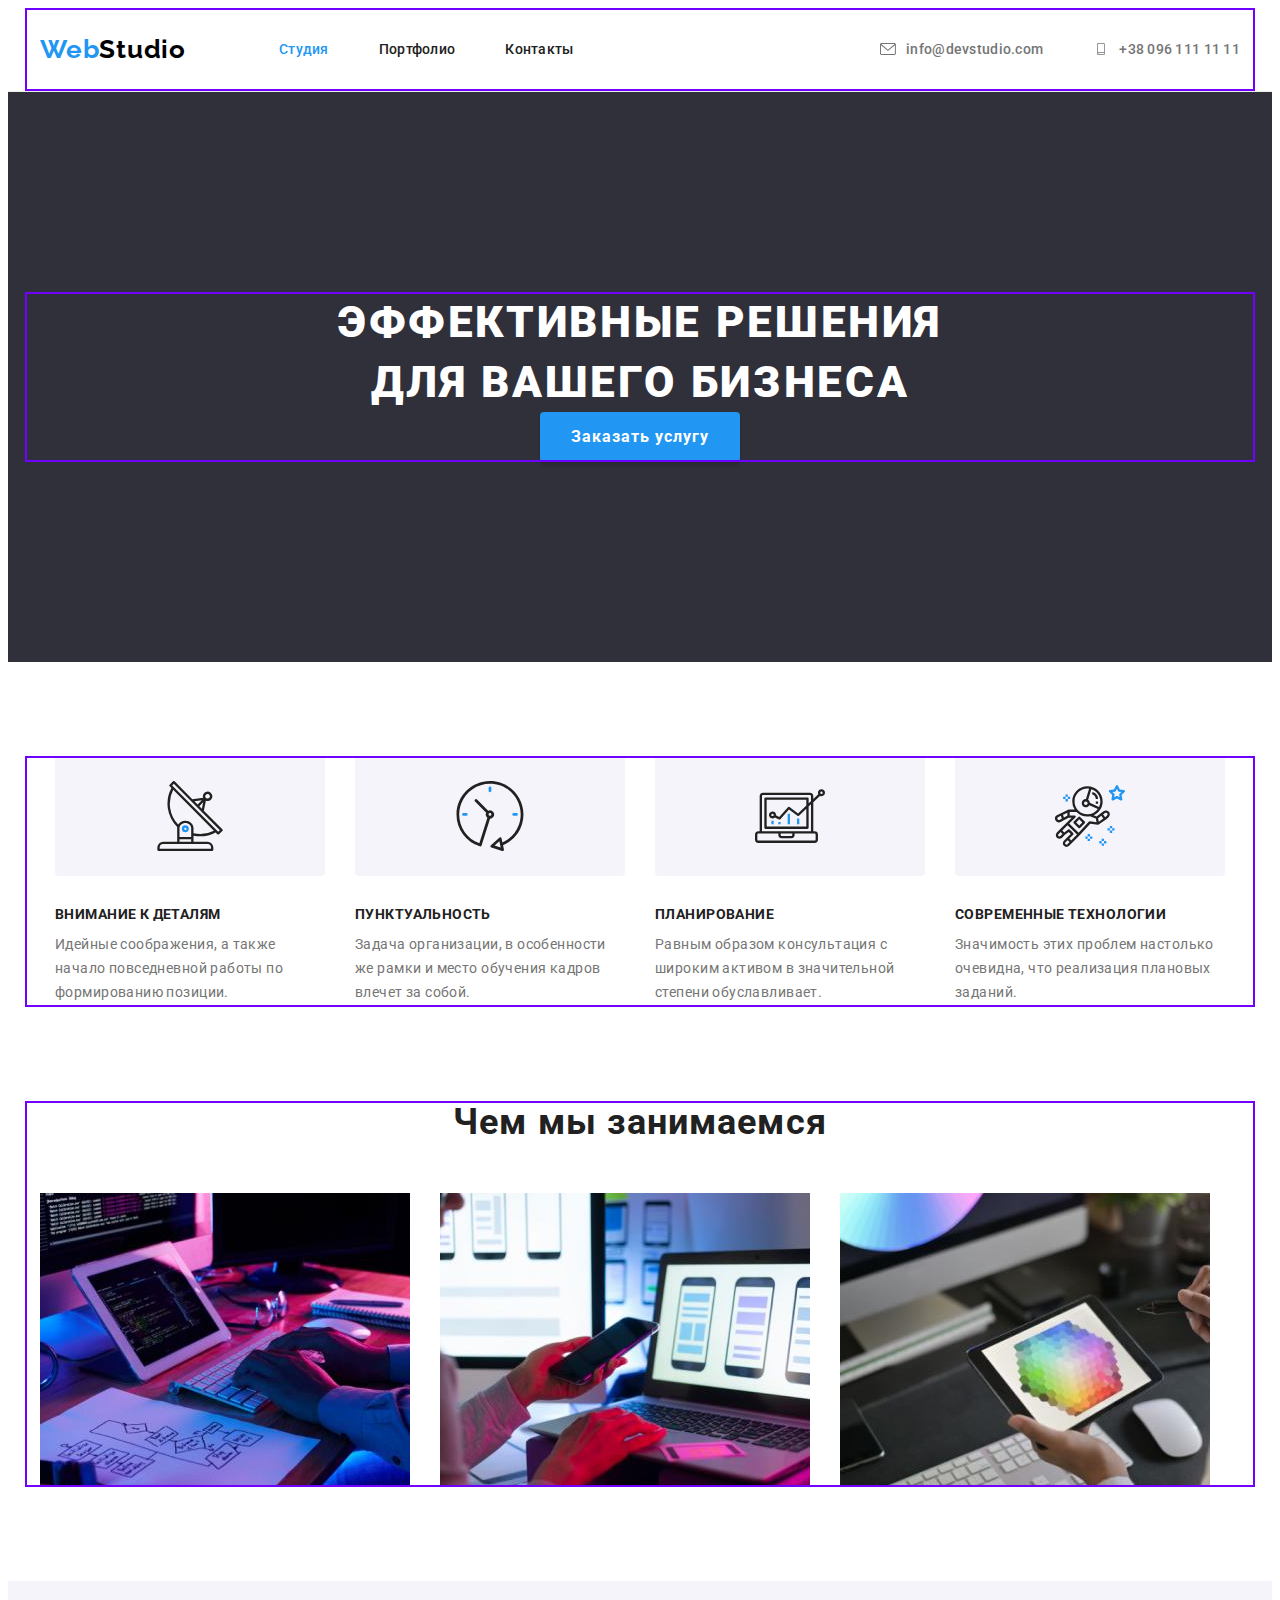
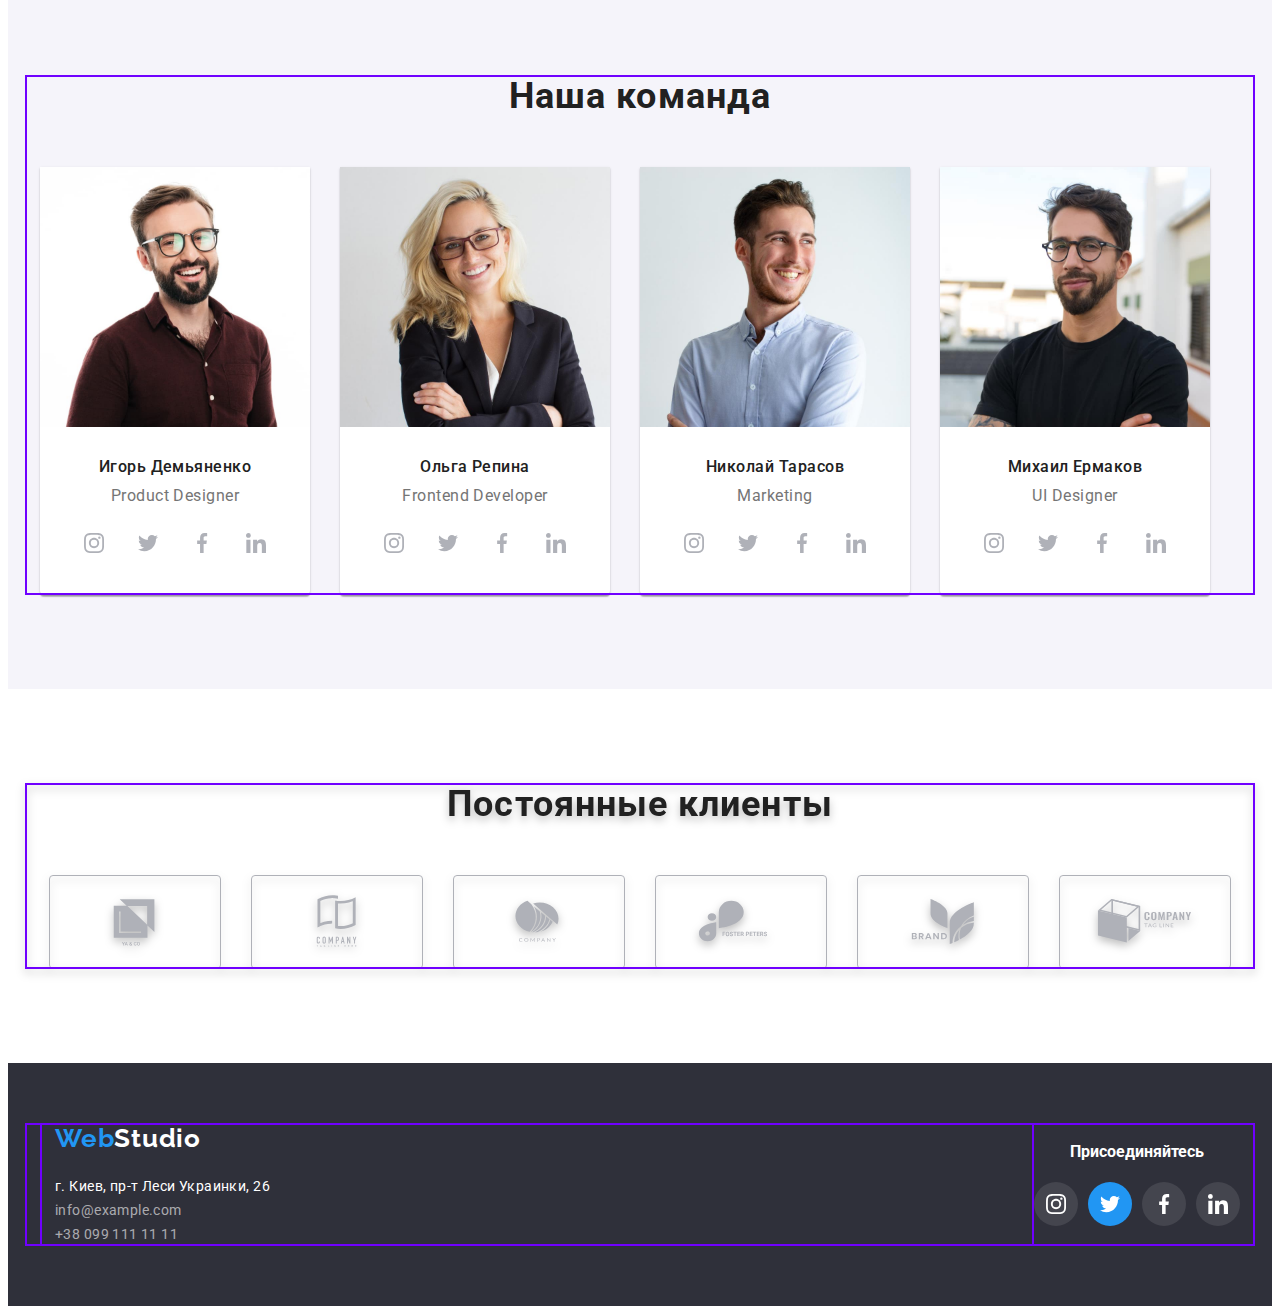
==== index.html @ e3936ab7 "Initial commit" ====
<!DOCTYPE html>
<html lang="ru">
  <head>
    <meta charset="UTF-8" />
    <meta http-equiv="X-UA-Compatible" content="IE=edge" />
    <meta name="viewport" content="width=device-width, initial-scale=1.0" />
    <!--Normalize start-->
    <link
      rel="stylesheet"
      href="https://cdnjs.cloudflare.com/ajax/libs/modern-normalize/1.1.0/modern-normalize.min.css"
      integrity="sha512-wpPYUAdjBVSE4KJnH1VR1HeZfpl1ub8YT/NKx4PuQ5NmX2tKuGu6U/JRp5y+Y8XG2tV+wKQpNHVUX03MfMFn9Q=="
      crossorigin="anonymous"
      referrerpolicy="no-referrer"
    />
    <!--Normalize end-->
    <!--Fonts start-->
    <link rel="preconnect" href="https://fonts.googleapis.com" />
    <link rel="preconnect" href="https://fonts.gstatic.com" crossorigin />
    <link
      href="https://fonts.googleapis.com/css2?family=Raleway:wght@700&family=Roboto:wght@400;500;700;900&display=swap"
      rel="stylesheet"
    />
    <link rel="stylesheet" href="./css/styles.css" />
    <!--Fonts end-->
    <title>Студия</title>
  </head>

  <body>
    <header class="header">
      <div class="container header-container">
        <!--Шапка сайта-->
        <a class="logo link" href=""
          ><span>Web</span><span class="header-logo-cl">Studio</span></a
        >

        <nav class="header-nav">
          <ul class="header-list list">
            <li class="header-item">
              <a class="header-link header-link-current link" href="#studio"
                >Студия</a
              >
            </li>
            <li class="header-item">
              <a class="header-link link" href="./portfolio.html">Портфолио</a>
            </li>
            <li class="header-item">
              <a class="header-link link" href="#contacts">Контакты</a>
            </li>
          </ul>
        </nav>

        <ul class="header-cont-list list">
          <li class="header-cont-item">
            <div class="header-mail-container">
              <div class="mail-icon">
                <a
                  class="link header-mail-link"
                  href=""
                  target="_blank"
                  rel="noopener noreferrer"
                  aria-label="mail"
                >
                  <svg class="header-mail-icon" width="16" height="12">
                    <use href="./images/icons..svg#mail"></use>
                  </svg>
                </a>
              </div>

              <div class="mail-txt">
                <a
                  class="header-mail link"
                  href="mailto:info@devstudio.com"
                  title="Отправить электронное письмо"
                  >info@devstudio.com</a
                >
              </div>
            </div>
          </li>
          <li class="header-cont-item">
            <div class="header-phone-container">
              <div class="header-phone-icon">
                <a
                  class="link header-phone-link"
                  href=""
                  target="_blank"
                  rel="noopener noreferrer"
                  aria-label="mail"
                ></a>
                <svg class="header-mail-icon" width="16" height="12">
                  <use href="./images/icons..svg#phone"></use>
                </svg>
              </div>

              <div class="header-phone-txt">
                <a
                  class="header-phone link"
                  href="tel:++380961111111"
                  title="Позвонить"
                  >+38 096 111 11 11</a
                >
              </div>
            </div>
          </li>
        </ul>
      </div>
    </header>

    <!-- уникальный контент сайта -->
    <main>
      <!--Секция Герой-->
      <section class="hero">
        <div class="container hero-container">
          <h1 class="main-title" id="studio">
            Эффективные решения <br />
            для вашего бизнеса
          </h1>
          <button class="hero-btn btn" type="button">Заказать услугу</button>
        </div>
      </section>

      <section class="peculiarities">
        <div class="container peculiarities-container">
          <h2 class="peculiarities-title visually-hidden" id="portfolio">
            Список отличий
          </h2>

          <!-- Иконки -->
          <ul class="list peculiarities-list-icon">
            <li class="peculiarities-item-icon">
              <a
                class="link peculiarities-link"
                href=""
                target="_blank"
                rel="noopener noreferrer"
                aria-label="antenna"
              >
                <svg class="peculiarities-icon" width="70" height="70">
                  <use href="./images/icons..svg#antenna"></use>
                </svg>
              </a>

              <div class="peculiartes-item-txt">
                <h3 class="peculiarities-subtitle">Внимание к деталям</h3>
                <p class="peculiarities-desc">
                  Идейные соображения, а также начало повседневной работы по
                  формированию позиции.
                </p>
              </div>
            </li>

            <li class="peculiarities-item-icon">
              <a
                class="link peculiarities-link"
                href=""
                target="_blank"
                rel="noopener noreferrer"
                aria-label="clock"
              >
                <svg class="peculiarities-icon" width="70" height="70">
                  <use href="./images/icons..svg#clock"></use>
                </svg>
              </a>

              <div class="peculiartes-item-txt">
                <h3 class="peculiarities-subtitle">Пунктуальность</h3>
                <p class="peculiarities-desc">
                  Задача организации, в особенности же рамки и место обучения
                  кадров влечет за собой.
                </p>
              </div>
            </li>

            <li class="peculiarities-item-icon">
              <a
                class="link peculiarities-link"
                href=""
                target="_blank"
                rel="noopener noreferrer"
                aria-label="diagram"
              >
                <svg class="peculiarities-icon" width="70" height="70">
                  <use href="./images/icons..svg#diagram"></use>
                </svg>
              </a>

              <div class="peculiartes-item-txt">
                <h3 class="peculiarities-subtitle">Планирование</h3>
                <p class="peculiarities-desc">
                  Равным образом консультация с широким активом в значительной
                  степени обуславливает.
                </p>
              </div>
            </li>

            <li class="peculiarities-item-icon">
              <a
                class="link peculiarities-link"
                href=""
                target="_blank"
                rel="noopener noreferrer"
                aria-label="astronaut"
              >
                <svg class="peculiarities-icon" width="70" height="70">
                  <use href="./images/icons..svg#astronaut"></use>
                </svg>
              </a>

              <div>
                <ul
                  class="peculiartes-item-txt peculiarities-list list peculiarities-item"
                >
                  <li class="peculiarities-item">
                    <h3 class="peculiarities-subtitle">
                      Современные технологии
                    </h3>
                    <p class="peculiarities-desc">
                      Значимость этих проблем настолько очевидна, что реализация
                      плановых заданий.
                    </p>
                  </li>
                </ul>
              </div>
            </li>
          </ul>
          <!-- Иконки -->

          <ul class="peculiarities-list list">
            <li class="peculiarities-item"></li>
            <li class="peculiarities-item"></li>
            <li class="peculiarities-item"></li>
            <li class="peculiarities-item"></li>
          </ul>
        </div>
      </section>

      <section class="about">
        <div class="container">
          <h2 class="about-title">Чем мы занимаемся</h2>

          <ul class="about-list list">
            <li class="about-item">
              <img
                class="about-img"
                src="./images/img_1.jpg"
                alt="мужские руки пишут код програмирования на планшете с помощью клавиатуры"
                width="370"
              />
            </li>
            <li class="about-item">
              <img
                class="about-img"
                src="./images/img_2.jpg"
                alt="девушка держит телефон и проверяет адптивность мобильного приложения"
                width="370"
              />
            </li>
            <li class="about-item">
              <img
                class="about-img"
                src="./images/img_3.jpg"
                alt="женские руки держат планшет с отображением на экране цветовой гаммы"
                width="370"
              />
            </li>
          </ul>
        </div>
      </section>
    </main>

    <!--Наша команда-->
    <section class="team">
      <div class="container">
        <h2 class="team-title" id="contacts">Наша команда</h2>
        <ul class="team-list list">
          <li class="team-item">
            <img
              class="team-img"
              src="./images/igor_demianenko.jpg"
              alt="Мужчина с темными волосами с  бородой и в очках в красной рубашке"
              width="270"
            />
            <div class="team-item-txt">
              <h3 class="team-subtitle">Игорь Демьяненко</h3>
              <p class="team-desc" lang="en">Product Designer</p>
              <ul class="socials list">
                <li class="socials-item">
                  <a
                    class="socials-link link"
                    href=""
                    target="_blank"
                    rel="noopener noreferrer"
                    aria-label="instagram"
                  >
                    <svg class="socials-icon" width="20" height="20">
                      <use href="./images/icons..svg#instagram"></use>
                    </svg>
                  </a>
                </li>
                <li class="socials-item">
                  <a
                    class="socials-link link"
                    href=""
                    target="_blank"
                    rel="noopener noreferrer"
                    aria-label="twitter"
                  >
                    <svg class="socials-icon" width="20" height="20">
                      <use href="./images/icons..svg#twitter"></use>
                    </svg>
                  </a>
                </li>
                <li class="socials-item">
                  <a
                    class="socials-link link"
                    href=""
                    target="_blank"
                    rel="noopener noreferrer"
                    aria-label="facebook"
                  >
                    <svg class="socials-icon" width="20" height="20">
                      <use href="./images/icons..svg#facebook"></use>
                    </svg>
                  </a>
                </li>
                <li class="socials-item">
                  <a
                    class="socials-link link"
                    href=""
                    target="_blank"
                    rel="noopener noreferrer"
                    aria-label="linkedin"
                  >
                    <svg class="socials-icon" width="20" height="20">
                      <use href="./images/icons..svg#linkedin"></use>
                    </svg>
                  </a>
                </li>
              </ul>
            </div>
          </li>
          <li class="team-item">
            <img
              class="team-img"
              src="./images/olga_repina.jpg"
              alt="Красивая девушка блондинка в очках и в черном пиджаке"
              width="270"
            />
            <div class="team-item-txt">
              <h3 class="team-subtitle">Ольга Репина</h3>
              <p class="team-desc" lang="en">Frontend Developer</p>
              <ul class="socials list">
                <li class="socials-item">
                  <a
                    class="socials-link link"
                    href=""
                    target="_blank"
                    rel="noopener noreferrer"
                    aria-label="instagram"
                  >
                    <svg class="socials-icon" width="20" height="20">
                      <use href="./images/icons..svg#instagram"></use>
                    </svg>
                  </a>
                </li>
                <li class="socials-item">
                  <a
                    class="socials-link link"
                    href=""
                    target="_blank"
                    rel="noopener noreferrer"
                    aria-label="twitter"
                  >
                    <svg class="socials-icon" width="20" height="20">
                      <use href="./images/icons..svg#twitter"></use>
                    </svg>
                  </a>
                </li>
                <li class="socials-item">
                  <a
                    class="socials-link link"
                    href=""
                    target="_blank"
                    rel="noopener noreferrer"
                    aria-label="facebook"
                  >
                    <svg class="socials-icon" width="20" height="20">
                      <use href="./images/icons..svg#facebook"></use>
                    </svg>
                  </a>
                </li>
                <li class="socials-item">
                  <a
                    class="socials-link link"
                    href=""
                    target="_blank"
                    rel="noopener noreferrer"
                    aria-label="linkedin"
                  >
                    <svg class="socials-icon" width="20" height="20">
                      <use href="./images/icons..svg#linkedin"></use>
                    </svg>
                  </a>
                </li>
              </ul>
            </div>
          </li>

          <li class="team-item">
            <img
              class="team-img"
              src="./images/nikoly_tarasov.jpg"
              alt="Мужчина с темными волосами в светлой рубашке "
              width="270"
            />
            <div class="team-item-txt">
              <h3 class="team-subtitle">Николай Тарасов</h3>
              <p class="team-desc" lang="en">Marketing</p>
              <ul class="socials list">
                <li class="socials-item">
                  <a
                    class="socials-link link"
                    href=""
                    target="_blank"
                    rel="noopener noreferrer"
                    aria-label="instagram"
                  >
                    <svg class="socials-icon" width="20" height="20">
                      <use href="./images/icons..svg#instagram"></use>
                    </svg>
                  </a>
                </li>
                <li class="socials-item">
                  <a
                    class="socials-link link"
                    href=""
                    target="_blank"
                    rel="noopener noreferrer"
                    aria-label="twitter"
                  >
                    <svg class="socials-icon" width="20" height="20">
                      <use href="./images/icons..svg#twitter"></use>
                    </svg>
                  </a>
                </li>
                <li class="socials-item">
                  <a
                    class="socials-link link"
                    href=""
                    target="_blank"
                    rel="noopener noreferrer"
                    aria-label="facebook"
                  >
                    <svg class="socials-icon" width="20" height="20">
                      <use href="./images/icons..svg#facebook"></use>
                    </svg>
                  </a>
                </li>
                <li class="socials-item">
                  <a
                    class="socials-link link"
                    href=""
                    target="_blank"
                    rel="noopener noreferrer"
                    aria-label="linkedin"
                  >
                    <svg class="socials-icon" width="20" height="20">
                      <use href="./images/icons..svg#linkedin"></use>
                    </svg>
                  </a>
                </li>
              </ul>
            </div>
          </li>

          <li class="team-item">
            <img
              class="team-img"
              src="./images/mikhail_ermakov.jpg"
              alt="Мужчина с темными волосами с  бородой и в очках в черной футболке"
              width="270"
            />
            <div class="team-item-txt">
              <h3 class="team-subtitle">Михаил Ермаков</h3>
              <p class="team-desc" lang="en">UI Designer</p>
              <ul class="socials list">
                <li class="socials-item">
                  <a
                    class="socials-link link"
                    href=""
                    target="_blank"
                    rel="noopener noreferrer"
                    aria-label="instagram"
                  >
                    <svg class="socials-icon" width="20" height="20">
                      <use href="./images/icons..svg#instagram"></use>
                    </svg>
                  </a>
                </li>
                <li class="socials-item">
                  <a
                    class="socials-link link"
                    href=""
                    target="_blank"
                    rel="noopener noreferrer"
                    aria-label="twitter"
                  >
                    <svg class="socials-icon" width="20" height="20">
                      <use href="./images/icons..svg#twitter"></use>
                    </svg>
                  </a>
                </li>
                <li class="socials-item">
                  <a
                    class="socials-link link"
                    href=""
                    target="_blank"
                    rel="noopener noreferrer"
                    aria-label="facebook"
                  >
                    <svg class="socials-icon" width="20" height="20">
                      <use href="./images/icons..svg#facebook"></use>
                    </svg>
                  </a>
                </li>
                <li class="socials-item">
                  <a
                    class="socials-link link"
                    href=""
                    target="_blank"
                    rel="noopener noreferrer"
                    aria-label="linkedin"
                  >
                    <svg class="socials-icon" width="20" height="20">
                      <use href="./images/icons..svg#linkedin"></use>
                    </svg>
                  </a>
                </li>
              </ul>
            </div>
          </li>
        </ul>
      </div>
    </section>

    <!-- Клиенты -->

    <section class="clients">
      <div class="container container-clients">
        <h2 class="clients">Постоянные клиенты</h2>
        <ul class="list clients-list">
          <li class="clients-item">
            <a
              class="link clients-link"
              href=""
              target="_blank"
              rel="noopener noreferrer"
              aria-label="logo-1"
            >
              <svg class="clients-icon" width="106" height="60">
                <use href="./images/icons..svg#logo-1"></use>
              </svg>
            </a>
          </li>
          <li class="clients-item">
            <a
              class="link clients-link"
              href=""
              target="_blank"
              rel="noopener noreferrer"
              aria-label="logo-2"
            >
              <svg class="clients-icon" width="106" height="60">
                <use href="./images/icons..svg#logo-2"></use>
              </svg>
            </a>
          </li>
          <li class="clients-item">
            <a
              class="link clients-link"
              href=""
              target="_blank"
              rel="noopener noreferrer"
              aria-label="logo-3"
            >
              <svg class="clients-icon" width="106" height="60">
                <use href="./images/icons..svg#logo-3"></use>
              </svg>
            </a>
          </li>
          <li class="clients-item">
            <a
              class="link clients-link"
              href=""
              target="_blank"
              rel="noopener noreferrer"
              aria-label="logo-4"
            >
              <svg class="clients-icon" width="106" height="60">
                <use href="./images/icons..svg#logo-4"></use>
              </svg>
            </a>
          </li>
          <li class="clients-item">
            <a
              class="link clients-link"
              href=""
              target="_blank"
              rel="noopener noreferrer"
              aria-label="logo-5"
            >
              <svg class="clients-icon" width="106" height="60">
                <use href="./images/icons..svg#logo-5"></use>
              </svg>
            </a>
          </li>
          <li class="clients-item">
            <a
              class="link clients-link"
              href=""
              target="_blank"
              rel="noopener noreferrer"
              aria-label="logo-6"
            >
              <svg class="clients-icon" width="106" height="60">
                <use href="./images/icons..svg#logo-6"></use>
              </svg>
            </a>
          </li>
        </ul>
      </div>
    </section>

    <footer class="footer">
      <div class="container footer-container">
        <div class="container">
          <a class="footer-logo link" href=""
            ><span>Web</span><span class="footer-logo-cl">Studio</span></a
          >
          <address class="footer-list">
            <a
              class="footer-link link"
              href="https://goo.gl/maps/1XbCnB5rJUPerfFG8"
              target="_blank"
              rel="noopener noreferrer"
              title="Увидеть на гугл карте"
              >г. Киев, пр-т Леси Украинки, 26</a
            ><br />
            <a
              class="footer-mail link"
              href="mailto:info@example.com"
              title="Отправить электронное письмо"
              >info@example.com</a
            >
            <br />
            <a
              class="footer-phone link"
              href="tel:++380991111111"
              title="Позвонить"
              >+38 099 111 11 11</a
            >
          </address>
        </div>

        <div class="join">
          <div class="join-txt">
            <h3>Присоединяйтесь</h3>
          </div>

          <div class="footer-socials">
            <ul class="socials list">
              <li class="socials-item">
                <a
                  class="footer-socials-link link"
                  href=""
                  target="_blank"
                  rel="noopener noreferrer"
                  aria-label="instagram"
                >
                  <svg class="footer-socials-icon" width="20" height="20">
                    <use href="./images/icons..svg#instagram"></use>
                  </svg>
                </a>
              </li>
              <li class="socials-item">
                <a
                  class="footer-socials-link socials-twitter link"
                  href=""
                  target="_blank"
                  rel="noopener noreferrer"
                  aria-label="twitter"
                >
                  <svg class="socials-icon" width="20" height="20">
                    <use href="./images/icons..svg#twitter"></use>
                  </svg>
                </a>
              </li>
              <li class="socials-item">
                <a
                  class="footer-socials-link link"
                  href=""
                  target="_blank"
                  rel="noopener noreferrer"
                  aria-label="facebook"
                >
                  <svg class="socials-icon" width="20" height="20">
                    <use href="./images/icons..svg#facebook"></use>
                  </svg>
                </a>
              </li>
              <li class="socials-item">
                <a
                  class="footer-socials-link link"
                  href=""
                  target="_blank"
                  rel="noopener noreferrer"
                  aria-label="linkedin"
                >
                  <svg class="socials-icon" width="20" height="20">
                    <use href="./images/icons..svg#linkedin"></use>
                  </svg>
                </a>
              </li>
            </ul>
          </div>
        </div>
      </div>
    </footer>
  </body>
</html>
---- css/styles.css ----
:root {
    /*fonts*/
    --main-font: 'Roboto', sans-serif;
    --secondary-font: 'Raleway', sans-serif;

    /*text colors*/
    --main-txt-cl: #212121;
    --contct-txt-cl: #757575;
    --acceny-txt-cl: #2196F3;
    --white-txt-cl: #FFFFFF;
    --txt-logo-cl: #000000;

    /*bg colors*/
    --dark-bg-cl: #2F303A;
    --ligh-bg-cl: #F5F4FA;
    --btn-bg-hover-cl: #188CE8;
    --card-bg: #EEEEEE;

    /*others*/
    --columns-cl: #7000FF;
    --cards-cl: #FFFFFF;
    --line-cl: #ECECEC;
}

body {
    font-family: var(--main-font);
    font-size: 14px;
    line-height: 1.15;
    color: var(--main-txt-cl)
}

/* reset styles */
h1,
h2,
h3,
h4,
h5,
h6,
p,
ul {
    margin: 0;
}

.link {
    text-decoration: none;
    color: currentColor;
}

.list {
    list-style: none;
    padding: 0;
    margin: 0;
}

/* base styles */

.container {
    width: 1200px;
    padding-left: 15px;
    padding-right: 15px;
    margin-left: auto;
    margin-right: auto;

    outline: 2px solid #7000FF;
    outline-offset: -2px;
}


.btn {

    font-family: inherit;
    font-weight: 700;
    font-size: 16px;
    line-height: calc(30 /12);
    /* identical to box height, or 188% */
    display: flex;
    align-items: center;
    text-align: center;
    letter-spacing: 0.06em;
    color: var(--white-txt-cl);
    cursor: pointer;
}


/* Header section */

/* .header {
    padding-top: 32px;
    padding-bottom: 32px;
} */

.header {
    border-bottom: 1px solid var(--line-cl)
}

.header-container {
    display: flex;
    align-items: center;

    /* padding-top: 32px;
    padding-bottom: 32px; */
}

.logo {
    margin-right: 93px;
}

.header-nav {
    margin-right: auto;
}

.header-list,
.header-cont-list {
    display: flex;
    gap: 50px;

}

.header-logo-cl {
    color: var(--txt-logo-cl);
}

.logo,
.footer-logo {
    font-family: var(--secondary-font);
    font-weight: 700;
    font-size: 26px;
    line-height: calc(31 / 26);
    letter-spacing: 0.03em;
    color: var(--acceny-txt-cl);
}

.header-nav,
.header-list,
.header-cont-list {
    font-weight: 500;
    font-size: 14px;
    line-height: calc(16 / 14);
    letter-spacing: 0.02em;
}

.header-link,
.header-phone,
.header-mail {
    display: inline-block;
    padding-top: 32px;
    padding-bottom: 32px;
    font-weight: 500;
    font-size: 14px;
    line-height: calc(16 / 12);
    letter-spacing: 0.02em;
    color: var(--main-txt-cl);
}

.header-phone,
.header-mail {
    color: #757575;
    padding-top: 32px;
    padding-bottom: 32px;

}

.header-mail {
    margin-right: 50px;
}

.header-mail:last-child {
    margin-right: 0px;
}

.header-mail-link {
    display: flex;
    align-items: center;
    justify-content: center;


}

.header-mail-container {
    display: flex;
}

.mail-icon {
    display: flex;
    align-items: center;
    justify-content: center;
}

.mail-txt {
    display: flex;
    margin-left: 10px;
}

.header-phone-icon {
    display: flex;
    align-items: center;
    justify-content: center;
}

.header-phone-txt {
    display: flex;
    margin-left: 10px;
}

.header-phone-container {
    display: flex;
}



.header-link:hover,
.header-link:focus,
.header-phone:hover,
.header-phone:focus,
.header-mail:hover,
.header-mail:focus {
    color: var(--acceny-txt-cl);
}

.header-link-current {
    color: var(--acceny-txt-cl);
}


/* Hero section */

.hero {
    max-width: 1600px;
    margin-left: auto;
    margin-right: auto;
    background-image: url(../images/hero/background.jpg);


    background-repeat: no-repeat;
    background-position: center;

    padding-top: 200px;
    padding-bottom: 200px;
}

.hero:nth-child(1) {
    background-image: linear-gradient(rgba(47, 48, 58, 0.4));
}

.hero-container {
    left: 0px;
    top: 80px;



}

.hero,
.footer {
    background-color: var(--dark-bg-cl);
}


.main-title {
    font-weight: 900;
    font-size: 44px;
    line-height: calc(60 / 44);
    /* or 136% */
    text-align: center;
    letter-spacing: 0.06em;
    text-transform: uppercase;
    color: var(--white-txt-cl);

}

.hero-btn {
    min-width: 200px;
    min-height: 50px;
    font-family: var(--main-font);
    font-weight: 700;
    font-size: 16px;
    line-height: calc(30 / 16);
    background: var(--acceny-txt-cl);
    color: var(--white-txt-cl);
    box-shadow: 0px 4px 4px rgba(0, 0, 0, 0.15);
    border-radius: 4px;
    border: none;

    display: block;
    margin: 0 auto;

}

.hero-btn:hover,
.hero-btn:focus {
    background-color: var(--btn-bg-hover-cl);
}

/* Peculiarities */

.peculiarities {
    padding-top: 94px;
}

.peculiartes-item-txt {
    margin-top: 30px;
}

/* Начало Отличий */


.peculiarities-list-icon {
    display: flex;
    align-items: center;
    justify-content: center;
    gap: 30px;

}

.peculiarities-link {
    display: flex;
    align-items: center;
    justify-content: center;
    width: 270px;
    height: 120px;

    border-radius: 4px;
    color: #AFB1B8;
    background-color: #F5F4FA;
}



/* Конец Отличий */






/*Удалить*/

.container-clients {
    margin-top: 94px;
    margin-bottom: 94px;
    filter: drop-shadow(0px 4px 4px rgba(0, 0, 0, 0.25));
}


.clients {
    font-weight: 700;
    font-size: 36px;
    line-height: calc(42 / 36);
    text-align: center;
    letter-spacing: 0.03em;
    color: var(--main-txt-cl);
}


.clients-list {
    display: flex;
    align-items: center;
    justify-content: center;
    gap: 30px;
    margin-top: 50px;
}



.clients-link {
    display: flex;
    align-items: center;
    justify-content: center;
    width: 170px;
    height: 92px;
    border: 1px solid #AFB1B8;
    border-radius: 4px;
    color: #AFB1B8;
    background-color: E5E5E5;



}

.clients-link:hover,
.clients-link:focus {
    color: #2196F3;
    border-color: #2196F3;

}


.clients-icon {
    fill: currentColor;
}

/* Удалить */




.peculiarities-list {
    display: flex;
    gap: 30px;
    flex-basis: 270px;
}


.peculiarities-subtitle {
    width: 270px;
    font-weight: 700;
    font-size: 14px;
    line-height: calc(16 / 14);
    letter-spacing: 0.03em;
    text-transform: uppercase;
    color: var(--main-txt-cl);
    margin-bottom: 10px;
}


.peculiarities-desc {
    width: 270px;
    height: 75px;
    font-size: 14px;
    line-height: calc(24/14);
    /* or 171% */
    letter-spacing: 0.03em;
    color: var(--contct-txt-cl);
}

/*About*/

.about {
    padding-top: 94px;
    padding-bottom: 94px;
}

.about-title {
    font-weight: 700;
    font-size: 36px;
    line-height: calc(42 / 36);
    text-align: center;
    letter-spacing: 0.03em;
    color: var(--main-txt-cl)
}

.about-list {
    display: flex;
    gap: 30px;
    margin-top: 50px;
}

.about-img,
.team-img,
.examples-img {
    display: block;
}



/* Team*/

.team {
    background-color: var(--ligh-bg-cl);
    padding-top: 94px;
    padding-bottom: 94px;
}


.team-list {
    margin-top: 50px;
    display: flex;
    gap: 30px;
}

.team-item {
    box-shadow: 0px 1px 3px rgba(0, 0, 0, 0.12), 0px 1px 1px rgba(0, 0, 0, 0.14), 0px 2px 1px rgba(0, 0, 0, 0.2);
    border-radius: 0px 0px 4px 4px;
}


.team-item:nth-child(1) {
    background-color: var(--cards-cl);
    width: 270px;

}

.team-item:nth-child(2) {
    background-color: var(--cards-cl);
    width: 270px;
}

.team-item:nth-child(2) {
    background-color: var(--cards-cl);
    width: 270px;
}

.team-item:nth-child(3) {
    background-color: var(--cards-cl);
    width: 270px;
}

.team-item:nth-child(4) {
    background-color: var(--cards-cl);
    width: 270px;
}

.team-item-txt {
    padding-top: 30px;
    padding-bottom: 30px;

}


.team-title {
    font-weight: 700;
    font-size: 36px;
    line-height: calc(42 / 36);
    text-align: center;
    letter-spacing: 0.03em;
    color: var(--main-txt-cl);
}

.team-img {
    display: block;
}

.team-subtitle {
    font-weight: 500;
    font-size: 16px;
    line-height: calc(19 / 16);
    /* identical to box height */
    text-align: center;
    letter-spacing: 0.03em;
    color: var(--main-txt-cl);

}

.team-desc {
    margin-bottom: 16px;
    font-size: 16px;
    line-height: calc(19 / 16);
    /* identical to box height */
    text-align: center;
    letter-spacing: 0.03em;
    color: var(--contct-txt-cl);
    padding-top: 10px;
}


/* Clients */
.container-clients {
    margin-top: 94px;
    margin-bottom: 94px;
    filter: drop-shadow(0px 4px 4px rgba(0, 0, 0, 0.25));
}


.clients {
    font-weight: 700;
    font-size: 36px;
    line-height: calc(42 / 36);
    text-align: center;
    letter-spacing: 0.03em;
    color: var(--main-txt-cl);
}


.clients-list {
    display: flex;
    align-items: center;
    justify-content: center;
    gap: 30px;
    margin-top: 50px;
}



.clients-link {
    display: flex;
    align-items: center;
    justify-content: center;
    width: 170px;
    height: 92px;
    border: 1px solid #AFB1B8;
    border-radius: 4px;
    color: #AFB1B8;
    background-color: E5E5E5;



}

.clients-link:hover,
.clients-link:focus {
    color: #2196F3;
    border-color: #2196F3;

}


.clients-icon {
    fill: currentColor;
}


/* Footer*/

.footer {
    padding-top: 60px;
    padding-bottom: 60px;
}

.footer-logo {
    padding-top: 60px;

}


.footer-logo-cl {
    color: var(--white-txt-cl);
}

.footer-list {
    font-family: var(--main-font);
    font-style: normal;
    font-size: 14px;
    line-height: calc(24 / 14);
    /* or 171% */
    letter-spacing: 0.03em;
    color: rgba(255, 255, 255, 0.6);
    margin-top: 20px;

}

.footer-link {
    color: var(--white-txt-cl);
    font-size: 14px;
    line-height: calc(24 / 14);
    /* or 171% */
    letter-spacing: 0.03em;
    color: var(--white-txt-cl);
}


.footer-container {
    display: flex;
    align-items: center;
    justify-content: center;


}

.join {
    color: #ffffff;

}

.join-txt {
    display: flex;
    align-items: center;
    justify-content: center;
}

.footer-socials {
    margin-top: 20px;
}


.socials {
    display: flex;
    align-items: center;
    justify-content: center;
    gap: 10px;

}

.footer-socials-icon {
    fill: #FFFFFF;
}

.footer-socials-link {
    display: flex;
    align-items: center;
    justify-content: center;
    width: 44px;
    height: 44px;
    color: #FFFFFF;
    background-color: rgba(255, 255, 255, 0.1);
    ;
    border-radius: 50%;

}

.socials-twitter {
    background-color: #2196F3;
}

.footer-socials-link:hover,
.footer-socials-link:focus {
    color: #FFFFFF;
    background-color: #2196F3;
}

.footer-socials-icon {
    fill: currentColor;
}











/* .footer-social-subtitle {
    font-family: 'Roboto';
    font-style: normal;
    font-weight: 700;
    font-size: 14px;
    line-height: calc(16 / 14);
    letter-spacing: 0.03em;
    text-transform: uppercase;
    color: var(--white-txt-cl);
} */

/* 
Socials icons
*/

.socials {
    display: flex;
    align-items: center;
    justify-content: center;
    gap: 10px;

}

.socials-icon {
    fill: #AFB1B8;


}

.socials-link {
    display: flex;
    align-items: center;
    justify-content: center;
    width: 44px;
    height: 44px;
    color: #AFB1B8;
    background-color: #FFFFFF;
    border-radius: 50%;
    outline: 2px solid #FFFFFF;

}


.socials-link:hover,
.socials-link:focus {
    color: #FFFFFF;
    background-color: #2196F3;
}

.socials-icon {
    fill: currentColor;
}

/* .socials-link:hover {
    background-color: #2196F3;

}

.socials-link:hover .socials-icon {
    fill: #FFFFFF;
} */

/* Portfolio*/

.filter {
    padding-top: 94px;
    padding-top: 94px;
}

.filter-list {
    display: flex;
    margin: 0 auto;
    justify-content: center;
}

.filter-list:last-child {
    margin-right: 0px;
}

.filter-btn {

    font-family: inherit;
    margin-left: 8px;
    padding-top: 6px;
    padding-right: 22px;
    padding-bottom: 6px;
    padding-left: 22px;

    background: var(--ligh-bg-cl);
    border-radius: 4px;
}

.filter-btn:hover,
.filter-btn:focus {
    color: var(--main-txt-cl);
}

.filter-btn-current {
    background-color: var(--acceny-txt-cl);
    color: var(--white-txt-cl);
}

.filter-btn {
    cursor: pointer;
    border: none;
    font-family: 'Roboto';
    font-style: normal;
    font-weight: 500;
    font-size: 16px;
    line-height: calc(26 / 14);
    letter-spacing: 0.03em;
    color: var(--main-txt-cl);
}

.examples-list {
    display: flex;
    flex-wrap: wrap;
    gap: 30px;
    margin-top: 50px;
}


.examples-item {
    width: 370px;
    background: var(--cards-cl);
    border: 1px solid var(--card-bg);
}

.examples-box {
    padding-top: 20px;
    padding-bottom: 20px;
    padding-left: 24px;
}


.example-subtitle {
    font-weight: 700;
    font-size: 18px;
    line-height: calc(36 / 18);
    letter-spacing: 0.06em;
    color: var(--main-txt-cl);

}

.example-desc {
    font-size: 16px;
    line-height: calc(30 / 16);
    /* identical to box height, or 188% */
    letter-spacing: 0.03em;
    color: var(--contct-txt-cl);
    margin-top: 4px;
}

.examples-list {
    padding-bottom: 94px;
}


.visually-hidden {
    position: absolute;
    white-space: nowrap;
    width: 1px;
    height: 1px;
    overflow: hidden;
    border: 0;
    padding: 0;
    clip: rect(0 0 0 0);
    clip-path: inset(50%);
    margin: -1px;
}
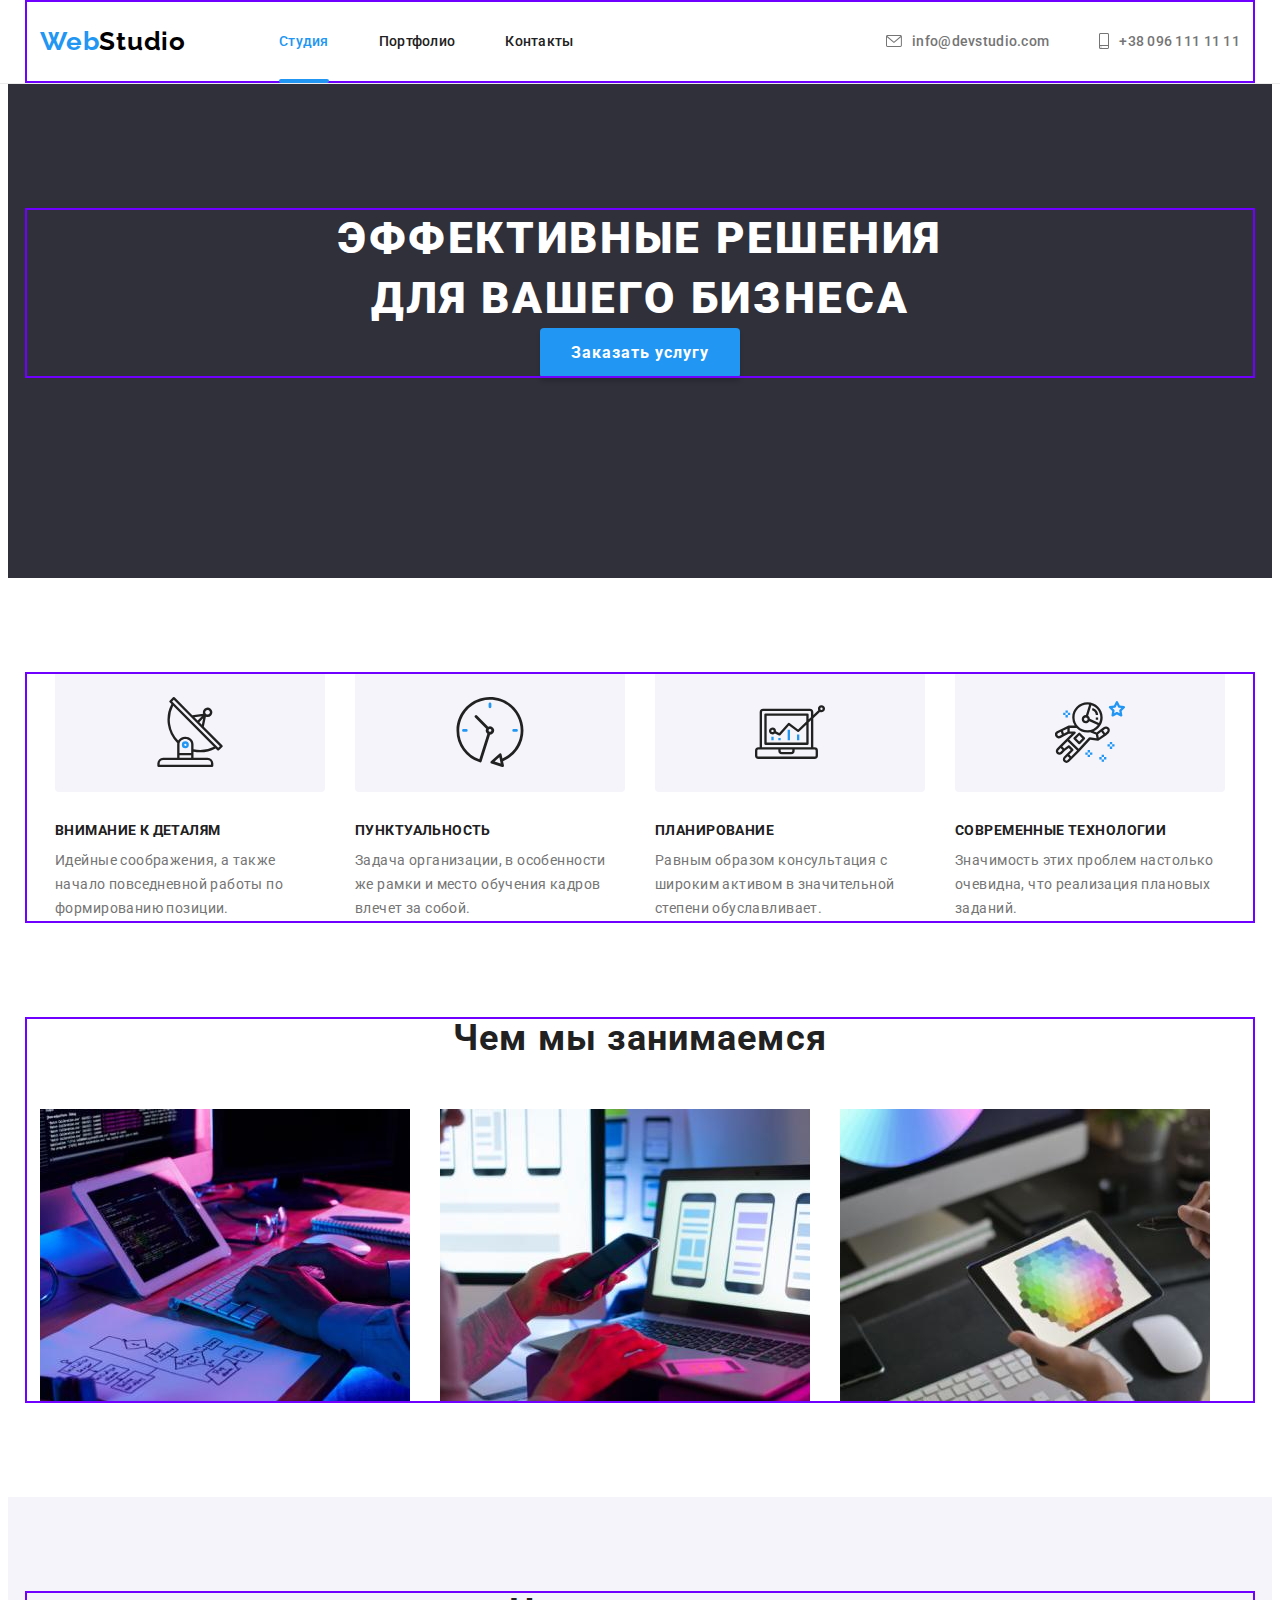
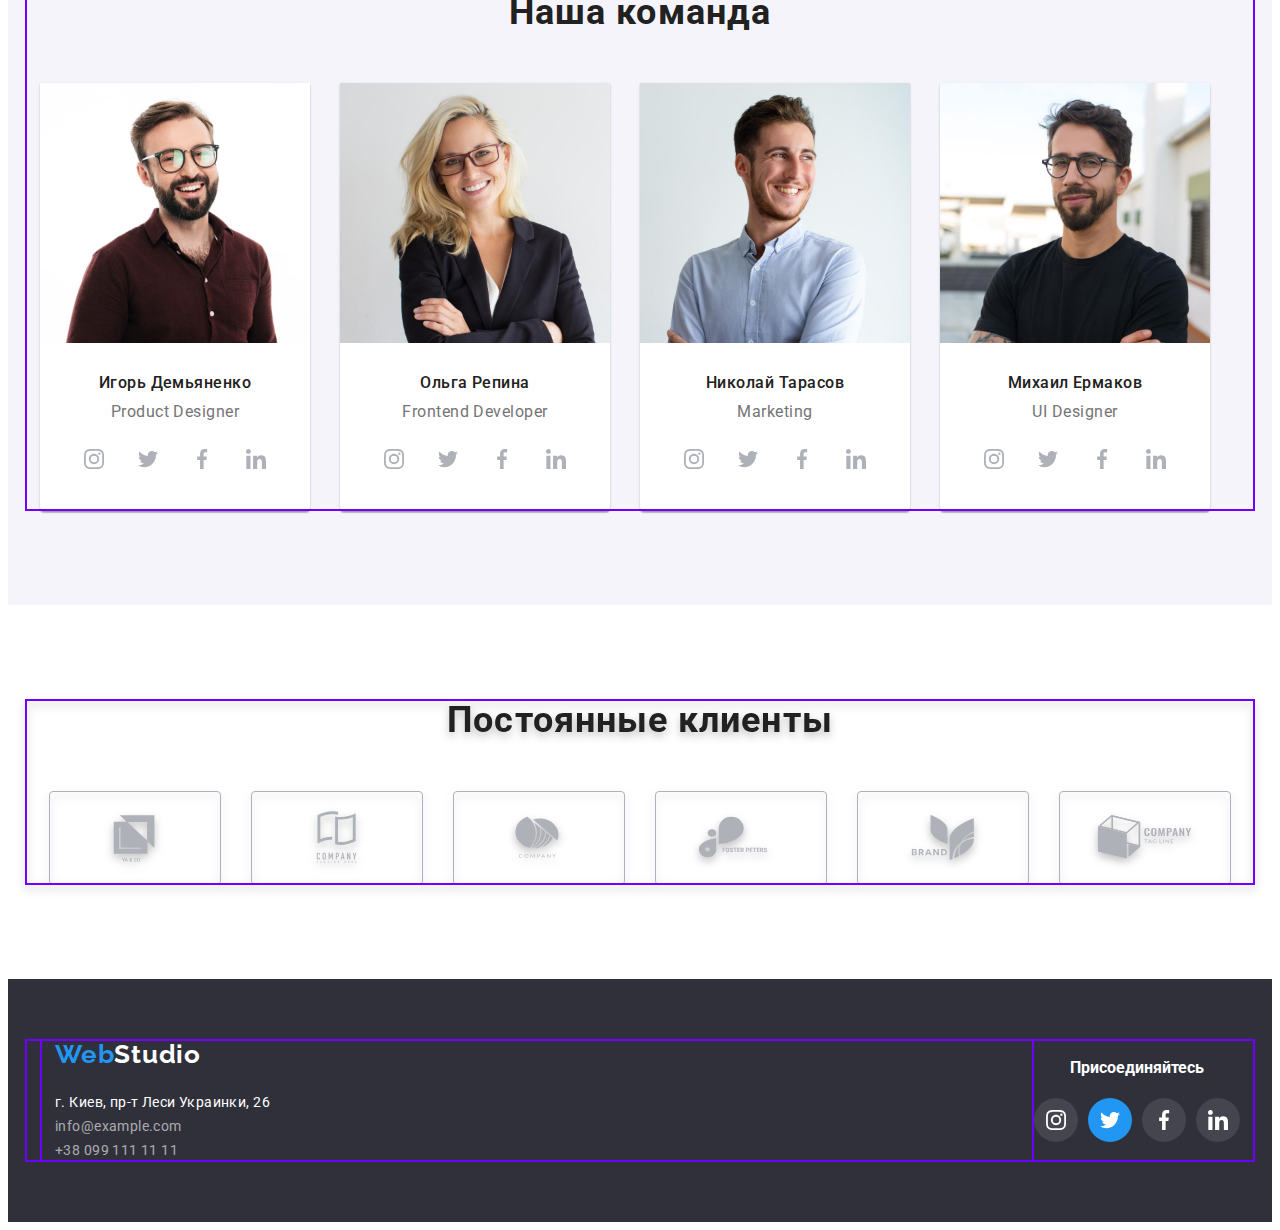
==== commit 1a168919: "Правки 24.07.2022" ====
--- a/index.html
+++ b/index.html
@@ -26,7 +26,7 @@
   </head>
 
   <body>
-    <header class="header">
+    <header class="header" data-header>
       <div class="container header-container">
         <!--Шапка сайта-->
         <a class="logo link" href=""
@@ -86,7 +86,7 @@
                   rel="noopener noreferrer"
                   aria-label="mail"
                 ></a>
-                <svg class="header-mail-icon" width="16" height="12">
+                <svg class="header-mail-icon" width="10" height="16">
                   <use href="./images/icons..svg#phone"></use>
                 </svg>
               </div>
@@ -114,7 +114,9 @@
             Эффективные решения <br />
             для вашего бизнеса
           </h1>
-          <button class="hero-btn btn" type="button">Заказать услугу</button>
+          <button class="hero-btn btn" type="button" data-modal-open>
+            Заказать услугу
+          </button>
         </div>
       </section>
 
@@ -725,5 +727,19 @@
         </div>
       </div>
     </footer>
+
+    <!-- Modal window -->
+    <div class="backdrop is-hidden" data-modal>
+      <div class="modal">
+        <button class="modal-btn" data-modal-close>
+          <svg class="modal-btn-icon" width="18" height="18">
+            <use href="./images/icons..svg#icon-close"></use>
+          </svg>
+        </button>
+      </div>
+    </div>
+
+    <script src="./js/header-scrol.js"></script>
+    <script src="./js/modal.js"></script>
   </body>
 </html>
--- a/css/styles.css
+++ b/css/styles.css
@@ -90,8 +90,18 @@
 } */
 
 .header {
+    position: fixed;
+    top: 0;
+    left: 0;
+    width: 100%;
+    background-color: var(--white-txt-cl);
     border-bottom: 1px solid var(--line-cl)
 }
+
+.header.no-transparency {
+    /* background-color: var(--white-txt-cl); */
+}
+
 
 .header-container {
     display: flex;
@@ -217,10 +227,26 @@
     color: var(--acceny-txt-cl);
 }
 
+
+
 .header-link-current {
+    position: relative;
     color: var(--acceny-txt-cl);
 }
 
+.header-link-current::after {
+    content: "";
+    position: absolute;
+    bottom: 0;
+    left: 0;
+
+    display: block;
+    width: 100%;
+    height: 4px;
+
+    background: #2196F3;
+    border-radius: 2px;
+}
 
 /* Hero section */
 
@@ -880,4 +906,56 @@
     clip: rect(0 0 0 0);
     clip-path: inset(50%);
     margin: -1px;
+}
+
+/* MODAl WINDOW */
+.backdrop {
+    position: fixed;
+    top: 0;
+    left: 0;
+    z-index: 1000;
+
+    display: flex;
+    align-items: center;
+    justify-content: center;
+
+    width: 100%;
+    height: 100%;
+
+    background-color: rgba(0, 0, 0, 0.12);
+}
+
+.backdrop.is-hidden {
+    opacity: 0;
+    visibility: hidden;
+    pointer-events: none;
+}
+
+.modal {
+    position: relative;
+    width: 528px;
+    height: 581px;
+    background: #FFFFFF;
+    border-radius: 4px;
+}
+
+.modal-btn {
+    position: absolute;
+    width: 30px;
+    height: 30px;
+
+    padding: 0;
+
+    display: flex;
+    align-items: center;
+    justify-content: center;
+
+    cursor: pointer;
+
+    top: 10px;
+    right: 10px;
+
+    background: transparent;
+    border-radius: 50%;
+    border: 1px solid rgba(0, 0, 0, 0.1);
 }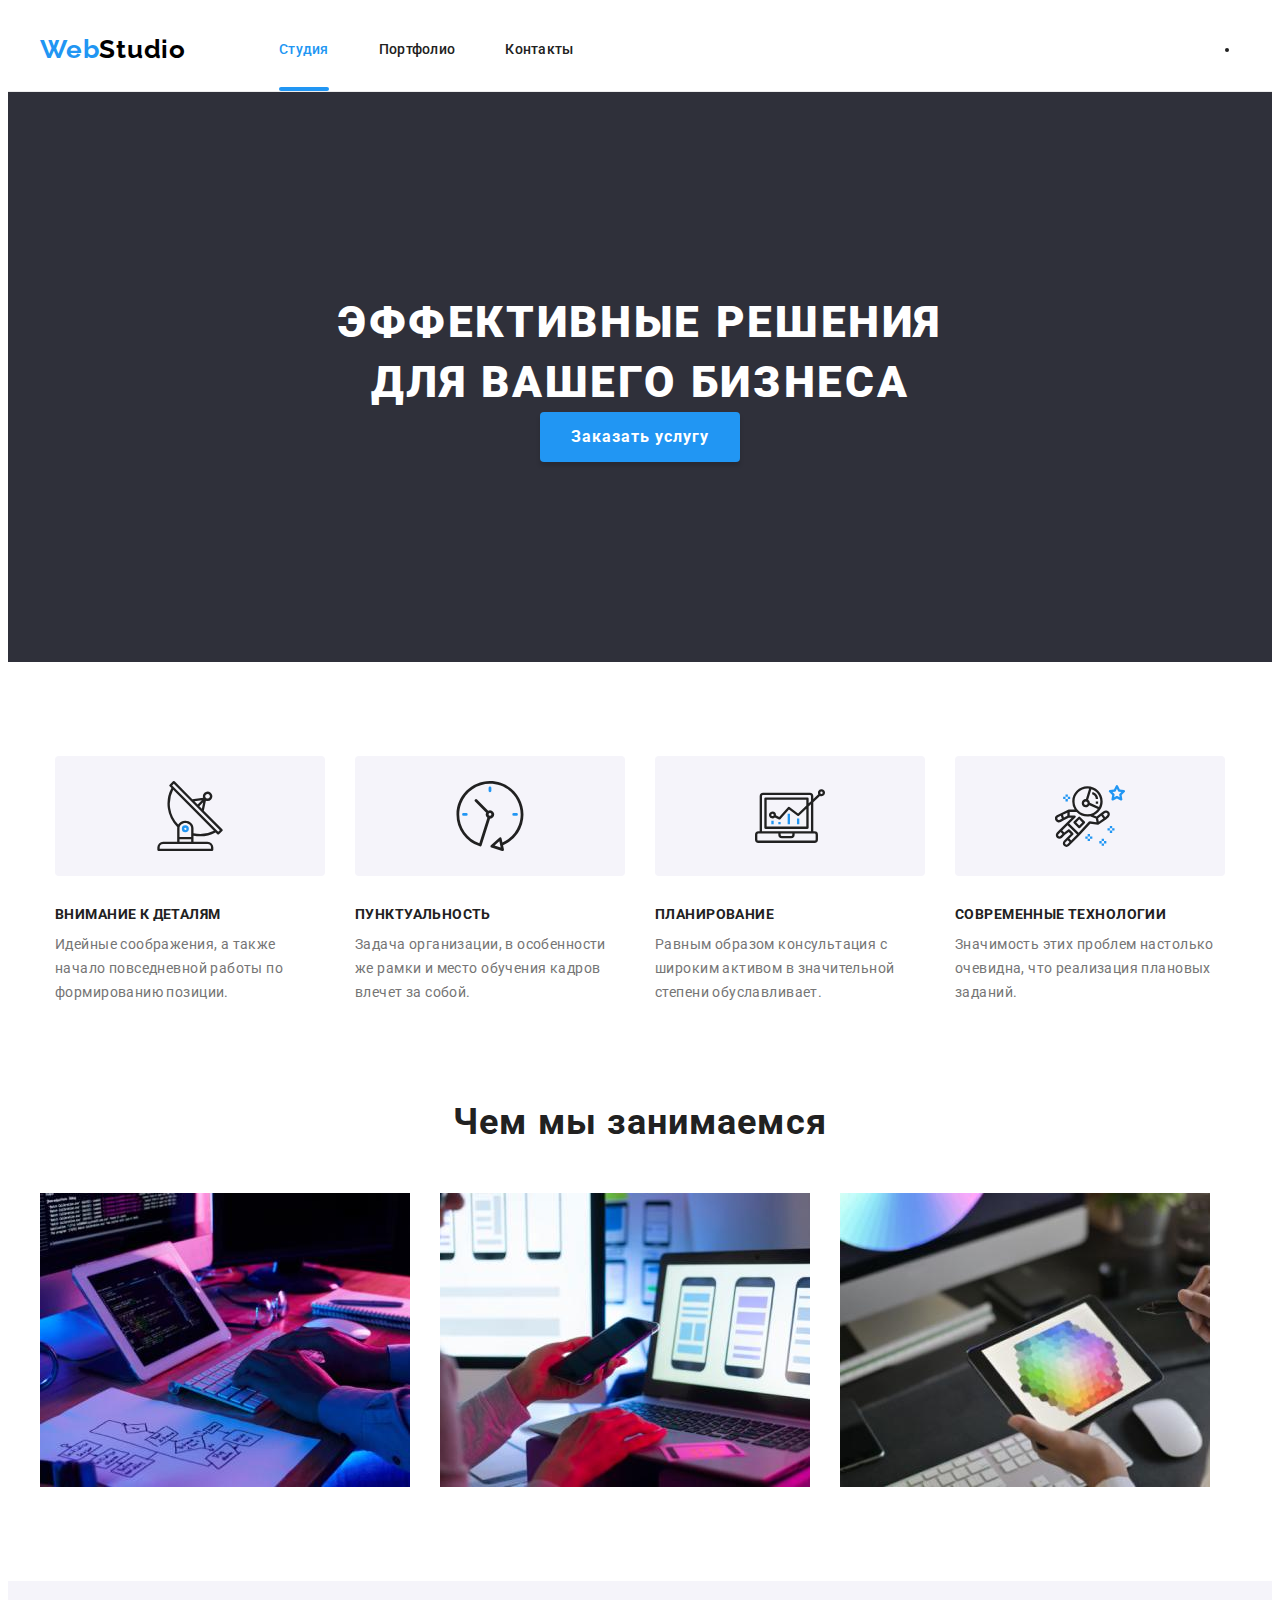
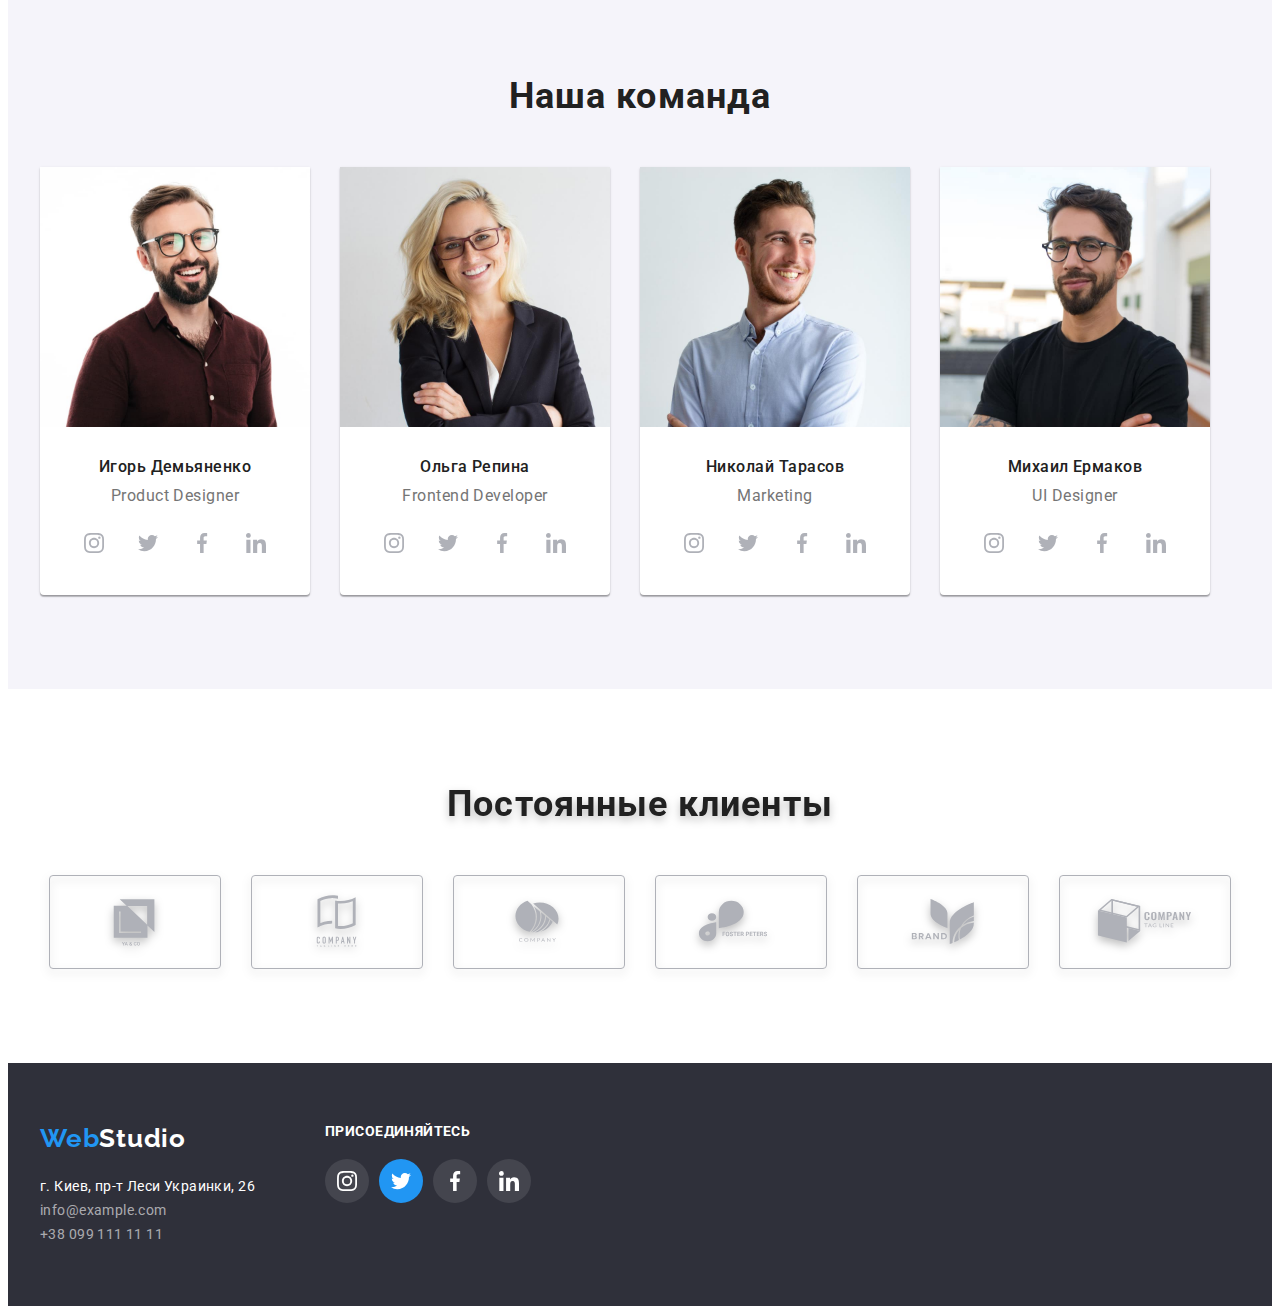
==== commit b453ae57: "Готово 27.07.2022" ====
--- a/index.html
+++ b/index.html
@@ -25,7 +25,7 @@
     <title>Студия</title>
   </head>
 
-  <body>
+  <body data-page>
     <header class="header" data-header>
       <div class="container header-container">
         <!--Шапка сайта-->
@@ -49,7 +49,67 @@
           </ul>
         </nav>
 
-        <ul class="header-cont-list list">
+        <ul>
+          <li></li>
+        </ul>
+
+        <!-- <ul class="header-cont-list list">
+          <li class="header-cont-item">
+            <a class="header-mail-link-main" href="">
+              <div class="header-mail-container">
+                <div class="mail-icon">
+                  <a
+                    class="link header-mail-link"
+                    href=""
+                    target="_blank"
+                    rel="noopener noreferrer"
+                    aria-label="mail"
+                  >
+                    <svg class="header-mail-icon" width="16" height="12">
+                      <use href="./images/icons..svg#mail"></use>
+                    </svg>
+
+                    <div class="mail-txt">
+                      <a
+                        class="header-mail link"
+                        href="mailto:info@devstudio.com"
+                        title="Отправить электронное письмо"
+                        >info@devstudio.com</a
+                      >
+                    </div>
+                  </a>
+                </div>
+              </div>
+            </a>
+          </li>
+          <li class="header-cont-item">
+            <div class="header-phone-container">
+              <div class="header-phone-icon">
+                <a
+                  class="link header-phone-link"
+                  href=""
+                  target="_blank"
+                  rel="noopener noreferrer"
+                  aria-label="mail"
+                ></a>
+                <svg class="header-mail-icon" width="10" height="16">
+                  <use href="./images/icons..svg#phone"></use>
+                </svg>
+              </div>
+
+              <div class="header-phone-txt">
+                <a
+                  class="header-phone link"
+                  href="tel:++380961111111"
+                  title="Позвонить"
+                  >+38 096 111 11 11</a
+                >
+              </div>
+            </div>
+          </li>
+        </ul> -->
+
+        <!-- <ul class="header-cont-list list">
           <li class="header-cont-item">
             <div class="header-mail-container">
               <div class="mail-icon">
@@ -101,7 +161,7 @@
               </div>
             </div>
           </li>
-        </ul>
+        </ul> -->
       </div>
     </header>
 
@@ -633,8 +693,8 @@
     </section>
 
     <footer class="footer">
-      <div class="container footer-container">
-        <div class="container">
+      <div class="container footer-section">
+        <div>
           <a class="footer-logo link" href=""
             ><span>Web</span><span class="footer-logo-cl">Studio</span></a
           >
@@ -664,11 +724,9 @@
         </div>
 
         <div class="join">
-          <div class="join-txt">
-            <h3>Присоединяйтесь</h3>
-          </div>
-
-          <div class="footer-socials">
+          <p class="join-txt">Присоединяйтесь</p>
+
+          <div class="footer-icon">
             <ul class="socials list">
               <li class="socials-item">
                 <a
@@ -739,7 +797,7 @@
       </div>
     </div>
 
-    <script src="./js/header-scrol.js"></script>
+    <script src="./js/header-scroll.js"></script>
     <script src="./js/modal.js"></script>
   </body>
 </html>
--- a/css/styles.css
+++ b/css/styles.css
@@ -27,6 +27,10 @@
     font-size: 14px;
     line-height: 1.15;
     color: var(--main-txt-cl)
+}
+
+.no-scroll {
+    overflow: hidden;
 }
 
 /* reset styles */
@@ -61,8 +65,7 @@
     margin-left: auto;
     margin-right: auto;
 
-    outline: 2px solid #7000FF;
-    outline-offset: -2px;
+
 }
 
 
@@ -79,18 +82,19 @@
     letter-spacing: 0.06em;
     color: var(--white-txt-cl);
     cursor: pointer;
+
+    transition-property: color, background-color, shadow;
+    transition-duration: 250ms;
+    transition-timing-function: cubic-bezier(0.4, 0, 0.2, 1);
+    transition-delay: 0s;
 }
 
 
 /* Header section */
 
-/* .header {
-    padding-top: 32px;
-    padding-bottom: 32px;
-} */
+
 
 .header {
-    position: fixed;
     top: 0;
     left: 0;
     width: 100%;
@@ -99,6 +103,8 @@
 }
 
 .header.no-transparency {
+    /* background-color: rgba(25, 28, 38, 0.5);
+    backdrop-filter: blur(4px); */
     /* background-color: var(--white-txt-cl); */
 }
 
@@ -128,6 +134,8 @@
 
 .header-logo-cl {
     color: var(--txt-logo-cl);
+
+
 }
 
 .logo,
@@ -138,6 +146,11 @@
     line-height: calc(31 / 26);
     letter-spacing: 0.03em;
     color: var(--acceny-txt-cl);
+
+    transition-property: background-color;
+    transition-duration: 250ms;
+    transition-timing-function: cubic-bezier(0.4, 0, 0.2, 1);
+    transition-delay: 0s;
 }
 
 .header-nav,
@@ -160,6 +173,11 @@
     line-height: calc(16 / 12);
     letter-spacing: 0.02em;
     color: var(--main-txt-cl);
+
+    transition-property: color;
+    transition-duration: 250ms;
+    transition-timing-function: cubic-bezier(0.4, 0, 0.2, 1);
+    transition-delay: 0s;
 }
 
 .header-phone,
@@ -218,13 +236,22 @@
 
 
 
+.header-cont-item {
+    display: flex;
+    align-items: center;
+    outline: 2px solid #7000FF;
+    outline-offset: -1px;
+
+}
+
+
 .header-link:hover,
 .header-link:focus,
 .header-phone:hover,
 .header-phone:focus,
 .header-mail:hover,
-.header-mail:focus {
-    color: var(--acceny-txt-cl);
+.header-cont-item:hover .header-cont-item:focus {
+    color: #2196F3;
 }
 
 
@@ -271,14 +298,16 @@
 .hero-container {
     left: 0px;
     top: 80px;
-
-
-
 }
 
 .hero,
 .footer {
     background-color: var(--dark-bg-cl);
+
+    transition-property: background-color;
+    transition-duration: 250ms;
+    transition-timing-function: cubic-bezier(0.4, 0, 0.2, 1);
+    transition-delay: 0s;
 }
 
 
@@ -310,6 +339,10 @@
     display: block;
     margin: 0 auto;
 
+    transition-property: color, background-color, shadow;
+    transition-duration: 250ms;
+    transition-timing-function: cubic-bezier(0.4, 0, 0.2, 1);
+    transition-delay: 0s;
 }
 
 .hero-btn:hover,
@@ -351,11 +384,7 @@
 }
 
 
-
 /* Конец Отличий */
-
-
-
 
 
 
@@ -399,8 +428,10 @@
     color: #AFB1B8;
     background-color: E5E5E5;
 
-
-
+    transition-property: color;
+    transition-duration: 250ms;
+    transition-timing-function: cubic-bezier(0.4, 0, 0.2, 1);
+    transition-delay: 0s;
 }
 
 .clients-link:hover,
@@ -632,6 +663,11 @@
     padding-bottom: 60px;
 }
 
+.footer-section {
+    display: flex;
+}
+
+
 .footer-logo {
     padding-top: 60px;
 
@@ -668,19 +704,30 @@
     display: flex;
     align-items: center;
     justify-content: center;
-
-
-}
+}
+
+
+
+
 
 .join {
-    color: #ffffff;
+
+    margin-left: 70px;
+
 
 }
 
 .join-txt {
-    display: flex;
-    align-items: center;
-    justify-content: center;
+    font-family: 'Roboto';
+    font-style: normal;
+    font-weight: 700;
+    font-size: 14px;
+    line-height: calc(16 / 14);
+    letter-spacing: 0.03em;
+    text-transform: uppercase;
+    color: var(--white-txt-cl);
+
+    text-transform: uppercase;
 }
 
 .footer-socials {
@@ -696,8 +743,8 @@
 
 }
 
-.footer-socials-icon {
-    fill: #FFFFFF;
+.footer-icon {
+    margin-top: 20px;
 }
 
 .footer-socials-link {
@@ -711,6 +758,11 @@
     ;
     border-radius: 50%;
 
+    transition-property: color, background-color;
+    transition-duration: 250ms;
+    transition-timing-function: cubic-bezier(0.4, 0, 0.2, 1);
+    transition-delay: 0s;
+
 }
 
 .socials-twitter {
@@ -723,18 +775,10 @@
     background-color: #2196F3;
 }
 
+
 .footer-socials-icon {
     fill: currentColor;
 }
-
-
-
-
-
-
-
-
-
 
 
 /* .footer-social-subtitle {
@@ -777,6 +821,11 @@
     border-radius: 50%;
     outline: 2px solid #FFFFFF;
 
+    transition-property: color, background-color;
+    transition-duration: 250ms;
+    transition-timing-function: cubic-bezier(0.4, 0, 0.2, 1);
+    transition-delay: 0s;
+
 }
 
 
@@ -827,17 +876,21 @@
 
     background: var(--ligh-bg-cl);
     border-radius: 4px;
+
+    transition-property: color, box-shadow;
+    transition-duration: 250ms;
+    transition-timing-function: cubic-bezier(0.4, 0, 0.2, 1);
+    transition-delay: 0s;
 }
 
 .filter-btn:hover,
 .filter-btn:focus {
-    color: var(--main-txt-cl);
-}
-
-.filter-btn-current {
     background-color: var(--acceny-txt-cl);
     color: var(--white-txt-cl);
-}
+    box-shadow: rgba(0, 0, 0, 0.24) 0px 3px 8px;
+}
+
+
 
 .filter-btn {
     cursor: pointer;
@@ -856,6 +909,7 @@
     flex-wrap: wrap;
     gap: 30px;
     margin-top: 50px;
+
 }
 
 
@@ -863,6 +917,64 @@
     width: 370px;
     background: var(--cards-cl);
     border: 1px solid var(--card-bg);
+
+
+    transition-property: box-shadow;
+    transition-duration: 250ms;
+    transition-timing-function: cubic-bezier(0.4, 0, 0.2, 1);
+    transition-delay: 0s;
+
+    position: relative;
+    overflow: hidden;
+}
+
+.examples-picture {
+    position: relative;
+    overflow: hidden;
+}
+
+.overlay {
+    position: absolute;
+
+    top: 0;
+    left: 0;
+
+
+    transform: translateY(100%);
+    overflow: hidden;
+
+    width: 370px;
+    height: 294px;
+
+    padding: 63px 24px;
+
+    display: flex;
+    align-items: center;
+    justify-content: center;
+
+    background-color: var(--acceny-txt-cl);
+
+    transition: transform 250ms ease-in-out;
+
+}
+
+
+.examples-img-link:hover .overlay {
+    transform: translateY(0);
+
+}
+
+.examples-item:hover {
+    box-shadow: rgba(149, 157, 165, 0.2) 0px 8px 24px;
+}
+
+
+.overlay-text {
+    font-size: 20px;
+    line-height: 1.5;
+    letter-spacing: 0.06em;
+    color: var(--white-txt-cl);
+    text-align: center;
 }
 
 .examples-box {
@@ -923,12 +1035,17 @@
     height: 100%;
 
     background-color: rgba(0, 0, 0, 0.12);
+
+    transition: opacity 600ms ease-out, visibility 600ms ease-out;
+
+
 }
 
 .backdrop.is-hidden {
     opacity: 0;
     visibility: hidden;
     pointer-events: none;
+
 }
 
 .modal {
@@ -937,6 +1054,7 @@
     height: 581px;
     background: #FFFFFF;
     border-radius: 4px;
+    transform: translate() scale(1) rotate(0);
 }
 
 .modal-btn {
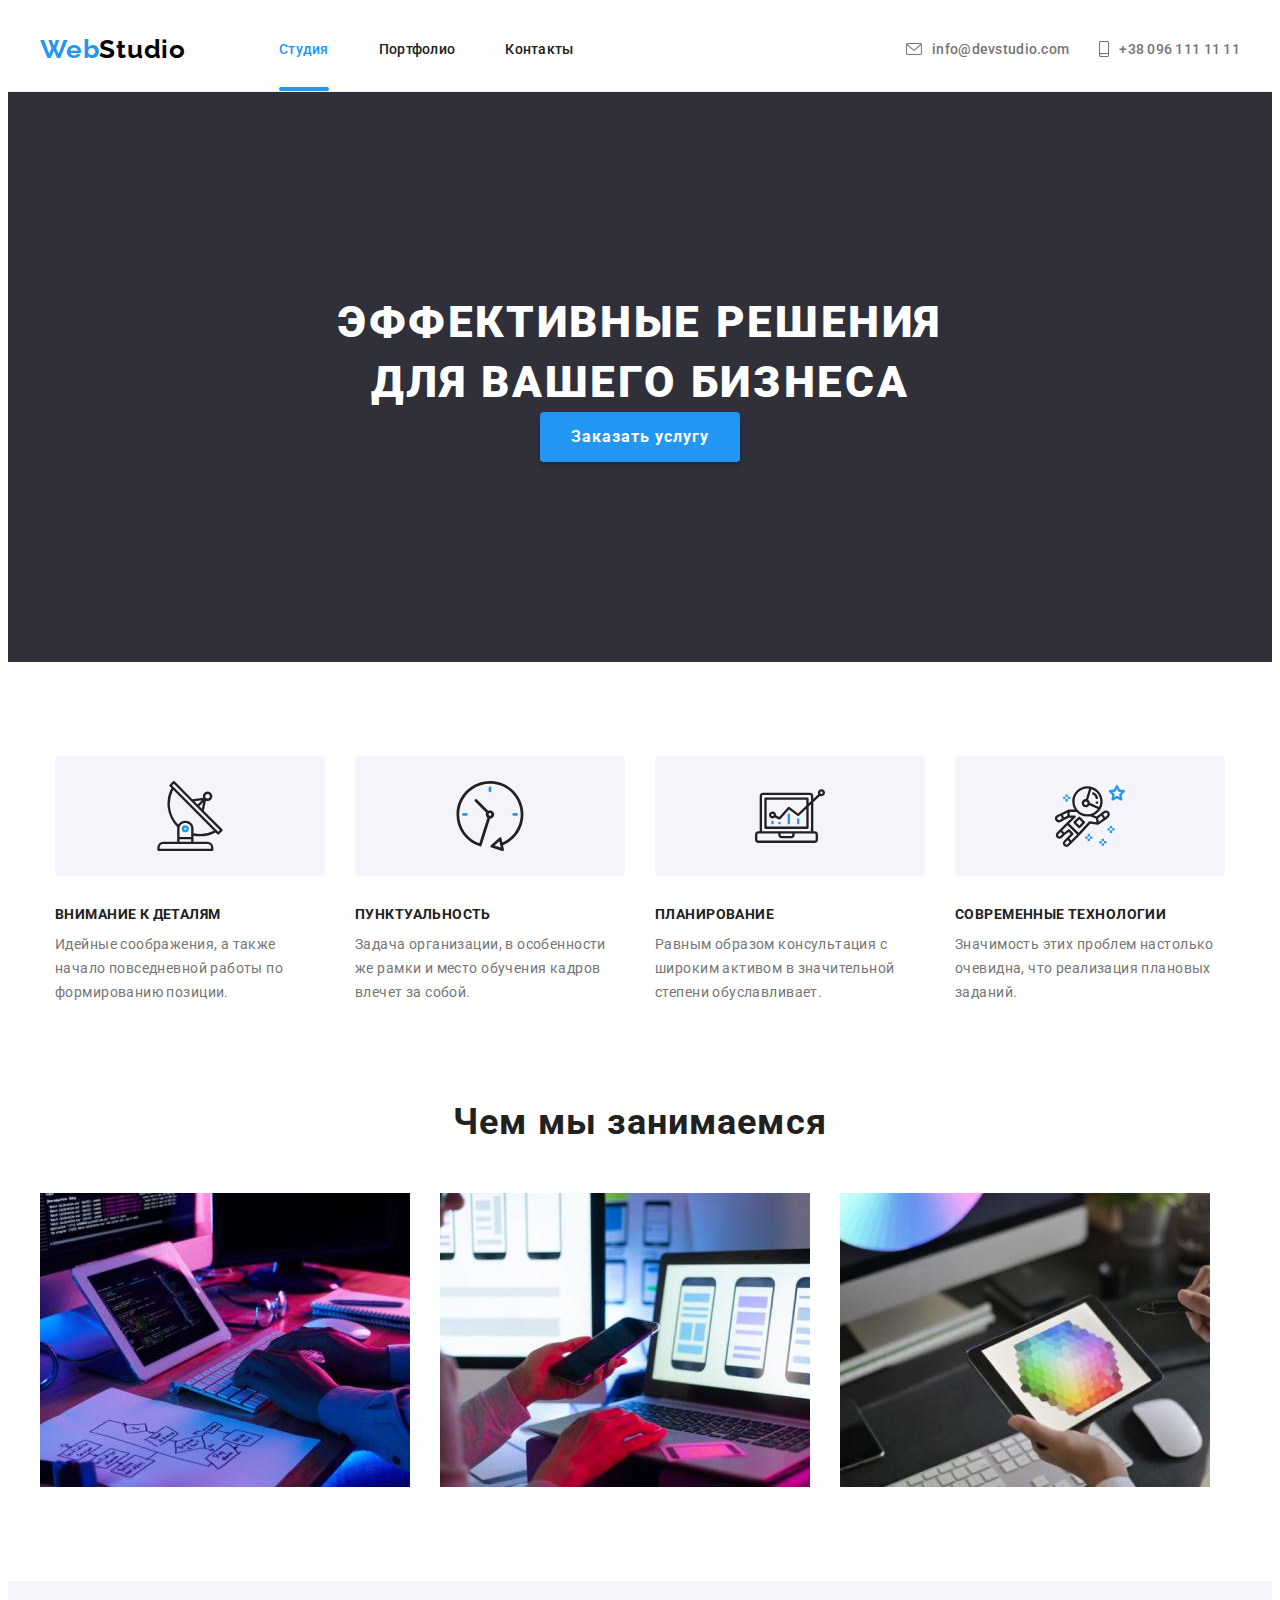
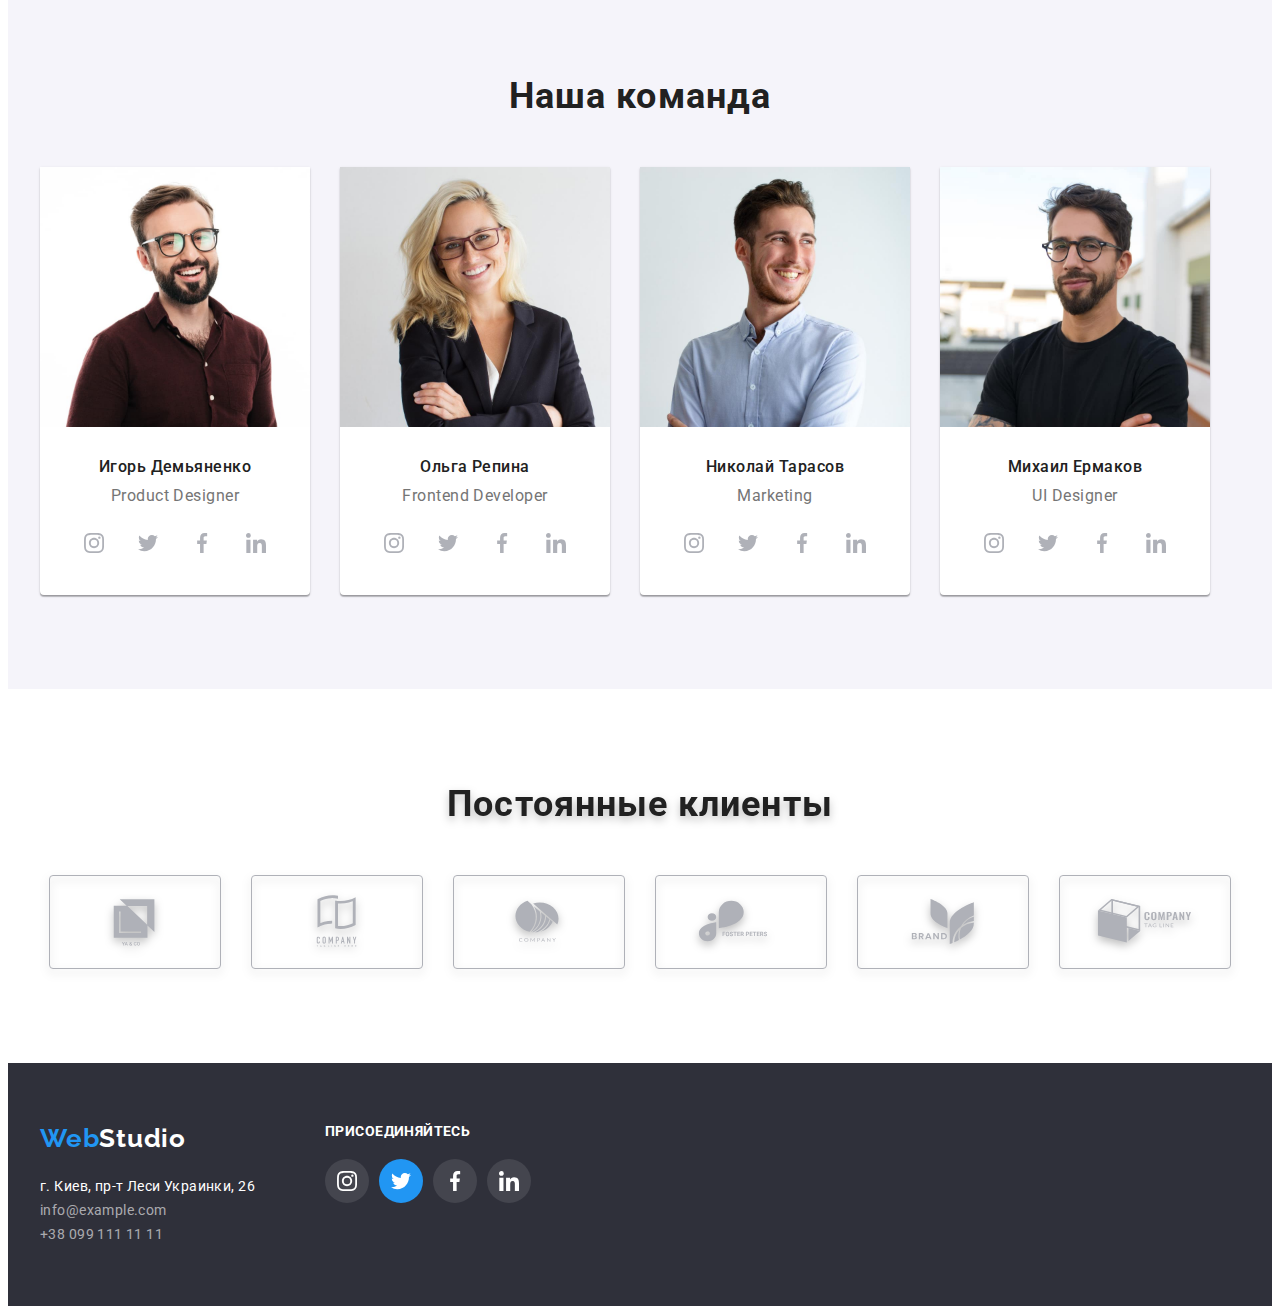
==== commit 1ee10235: "Готово 21.04" ====
--- a/index.html
+++ b/index.html
@@ -49,119 +49,28 @@
           </ul>
         </nav>
 
-        <ul>
-          <li></li>
+        <ul class="header-cont-list list">
+          <li class="contact item">
+            <a
+              href="mailto:info@devstudio.com"
+              class="contact link header-link"
+            >
+              <svg class="header-mail-icon" width="16" height="12">
+                <use href="./images/icons..svg#mail"></use>
+              </svg>
+              info@devstudio.com
+            </a>
+          </li>
+
+          <li class="contact item">
+            <a href="tel:++380961111111" class="contact link header-link">
+              <svg class="header-mail-icon" width="10" height="16">
+                <use href="./images/icons..svg#phone"></use>
+              </svg>
+              +38 096 111 11 11
+            </a>
+          </li>
         </ul>
-
-        <!-- <ul class="header-cont-list list">
-          <li class="header-cont-item">
-            <a class="header-mail-link-main" href="">
-              <div class="header-mail-container">
-                <div class="mail-icon">
-                  <a
-                    class="link header-mail-link"
-                    href=""
-                    target="_blank"
-                    rel="noopener noreferrer"
-                    aria-label="mail"
-                  >
-                    <svg class="header-mail-icon" width="16" height="12">
-                      <use href="./images/icons..svg#mail"></use>
-                    </svg>
-
-                    <div class="mail-txt">
-                      <a
-                        class="header-mail link"
-                        href="mailto:info@devstudio.com"
-                        title="Отправить электронное письмо"
-                        >info@devstudio.com</a
-                      >
-                    </div>
-                  </a>
-                </div>
-              </div>
-            </a>
-          </li>
-          <li class="header-cont-item">
-            <div class="header-phone-container">
-              <div class="header-phone-icon">
-                <a
-                  class="link header-phone-link"
-                  href=""
-                  target="_blank"
-                  rel="noopener noreferrer"
-                  aria-label="mail"
-                ></a>
-                <svg class="header-mail-icon" width="10" height="16">
-                  <use href="./images/icons..svg#phone"></use>
-                </svg>
-              </div>
-
-              <div class="header-phone-txt">
-                <a
-                  class="header-phone link"
-                  href="tel:++380961111111"
-                  title="Позвонить"
-                  >+38 096 111 11 11</a
-                >
-              </div>
-            </div>
-          </li>
-        </ul> -->
-
-        <!-- <ul class="header-cont-list list">
-          <li class="header-cont-item">
-            <div class="header-mail-container">
-              <div class="mail-icon">
-                <a
-                  class="link header-mail-link"
-                  href=""
-                  target="_blank"
-                  rel="noopener noreferrer"
-                  aria-label="mail"
-                >
-                  <svg class="header-mail-icon" width="16" height="12">
-                    <use href="./images/icons..svg#mail"></use>
-                  </svg>
-                </a>
-              </div>
-
-              <div class="mail-txt">
-                <a
-                  class="header-mail link"
-                  href="mailto:info@devstudio.com"
-                  title="Отправить электронное письмо"
-                  >info@devstudio.com</a
-                >
-              </div>
-            </div>
-          </li>
-          <li class="header-cont-item">
-            <div class="header-phone-container">
-              <div class="header-phone-icon">
-                <a
-                  class="link header-phone-link"
-                  href=""
-                  target="_blank"
-                  rel="noopener noreferrer"
-                  aria-label="mail"
-                ></a>
-                <svg class="header-mail-icon" width="10" height="16">
-                  <use href="./images/icons..svg#phone"></use>
-                </svg>
-              </div>
-
-              <div class="header-phone-txt">
-                <a
-                  class="header-phone link"
-                  href="tel:++380961111111"
-                  title="Позвонить"
-                  >+38 096 111 11 11</a
-                >
-              </div>
-            </div>
-          </li>
-        </ul> -->
       </div>
     </header>
 
--- a/css/styles.css
+++ b/css/styles.css
@@ -201,7 +201,6 @@
     align-items: center;
     justify-content: center;
 
-
 }
 
 .header-mail-container {
@@ -239,8 +238,7 @@
 .header-cont-item {
     display: flex;
     align-items: center;
-    outline: 2px solid #7000FF;
-    outline-offset: -1px;
+
 
 }
 
@@ -250,9 +248,52 @@
 .header-phone:hover,
 .header-phone:focus,
 .header-mail:hover,
+.header-mail-container,
 .header-cont-item:hover .header-cont-item:focus {
     color: #2196F3;
 }
+
+.header-cont-list {
+    display: flex;
+    align-items: center;
+    justify-content: center;
+    gap: 30px;
+}
+
+.contact {
+    display: flex;
+    align-items: center;
+    justify-content: center;
+
+    color: #757575;
+
+}
+
+.header-mail-icon {
+    margin-right: 10px;
+    fill: var(--contct-txt-cl);
+}
+
+
+.contact:hover,
+.contact:focus,
+.header-mail-icon:hover,
+.header-mail-icon:focus {
+    color: var(--acceny-txt-cl);
+}
+
+
+.header-mail-icon:hover,
+.header-mail-icon:focus {
+    fill: var(--acceny-txt-cl);
+}
+
+
+
+/* .header-svg:hover,
+.header-svg:focus {
+    fill: #2196F3;
+} */
 
 
 
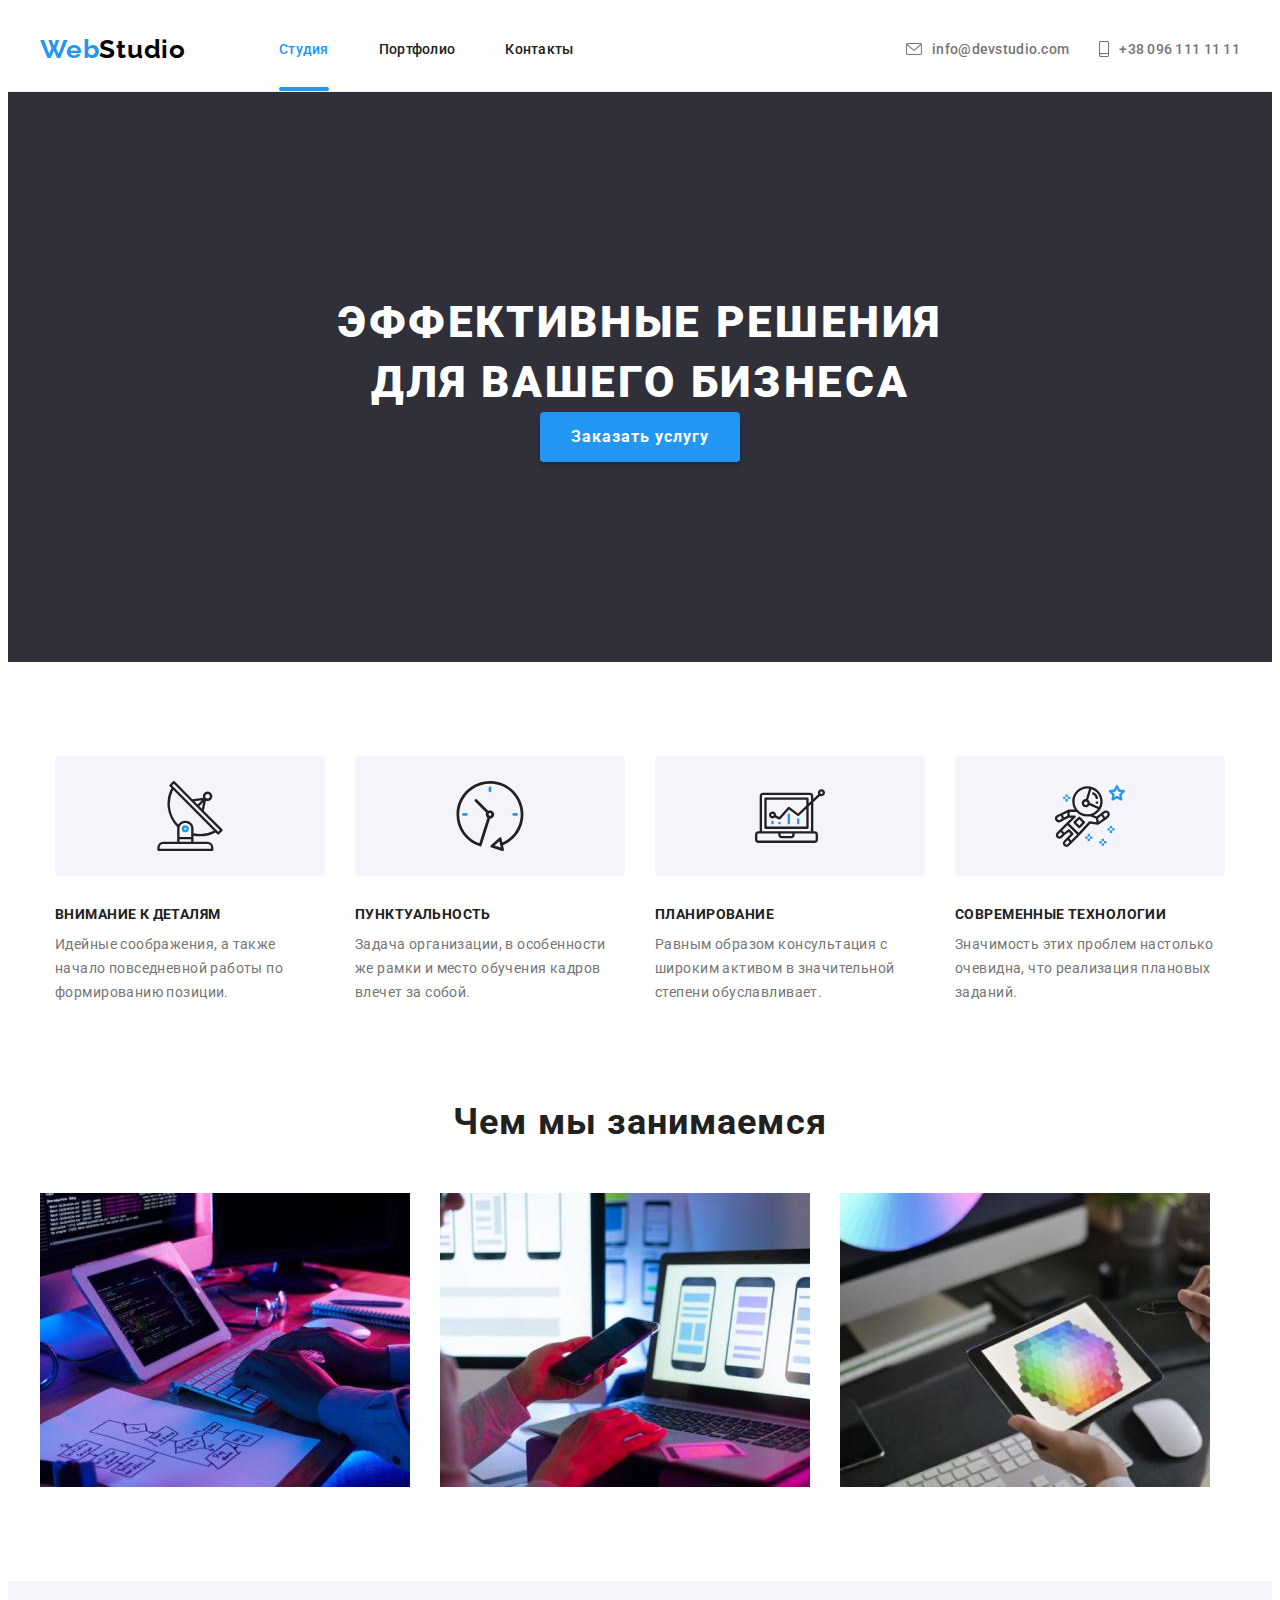
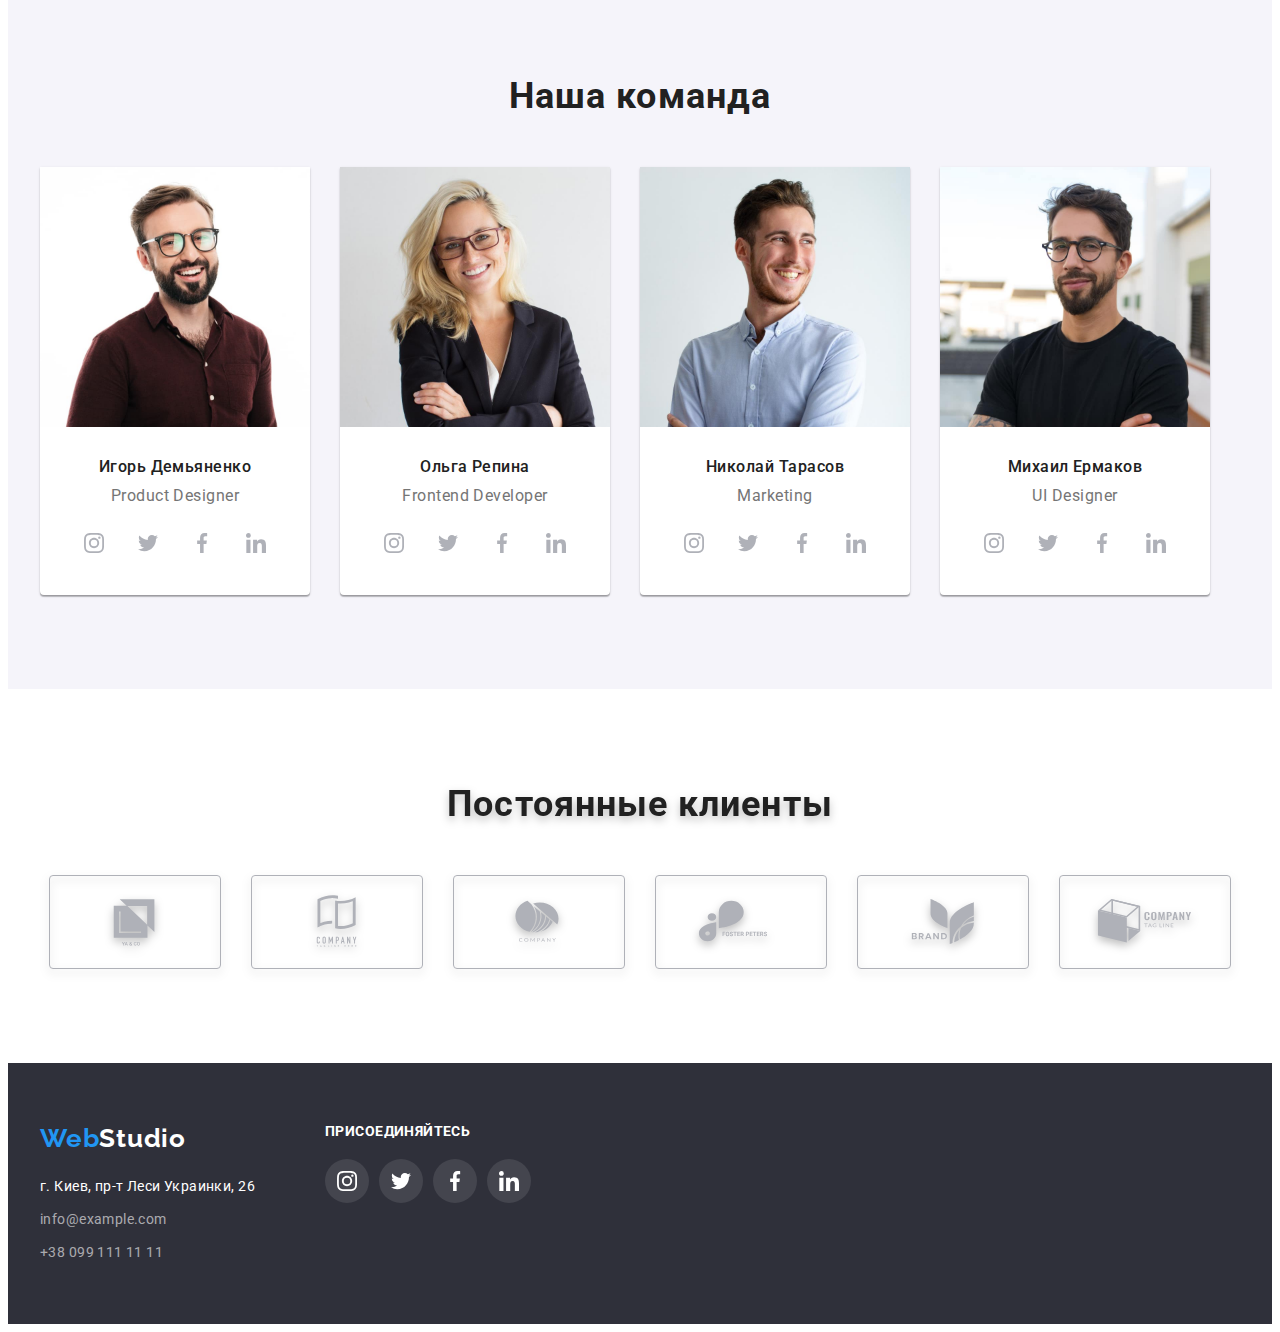
==== commit 7754d6b1: "footer, filter-btn, e[amples-item" ====
--- a/index.html
+++ b/index.html
@@ -615,14 +615,17 @@
               rel="noopener noreferrer"
               title="Увидеть на гугл карте"
               >г. Киев, пр-т Леси Украинки, 26</a
-            ><br />
-            <a
-              class="footer-mail link"
-              href="mailto:info@example.com"
-              title="Отправить электронное письмо"
-              >info@example.com</a
-            >
-            <br />
+            >
+
+            <div class="footer-mail">
+              <a
+                class="link footer-mail-margin"
+                href="mailto:info@example.com"
+                title="Отправить электронное письмо"
+                >info@example.com</a
+              >
+            </div>
+
             <a
               class="footer-phone link"
               href="tel:++380991111111"
--- a/css/styles.css
+++ b/css/styles.css
@@ -162,9 +162,7 @@
     letter-spacing: 0.02em;
 }
 
-.header-link,
-.header-phone,
-.header-mail {
+.header-link {
     display: inline-block;
     padding-top: 32px;
     padding-bottom: 32px;
@@ -180,7 +178,7 @@
     transition-delay: 0s;
 }
 
-.header-phone,
+/* .header-phone,
 .header-mail {
     color: #757575;
     padding-top: 32px;
@@ -194,35 +192,41 @@
 
 .header-mail:last-child {
     margin-right: 0px;
-}
-
-.header-mail-link {
-    display: flex;
-    align-items: center;
-    justify-content: center;
-
-}
-
-.header-mail-container {
-    display: flex;
-}
-
-.mail-icon {
-    display: flex;
-    align-items: center;
-    justify-content: center;
-}
-
-.mail-txt {
+} */
+
+/* .header-mail-link {
+    display: flex;
+    align-items: center;
+    justify-content: center;
+
+} */
+
+/* .header-mail-container {
+    display: flex;
+} */
+
+/* .mail-icon {
+    display: flex;
+    align-items: center;
+    justify-content: center;
+} */
+
+/* .mail-txt {
     display: flex;
     margin-left: 10px;
-}
+} */
 
 .header-phone-icon {
     display: flex;
     align-items: center;
     justify-content: center;
 }
+
+
+
+/* .mail {
+    width: 1.3330078125em;
+} */
 
 .header-phone-txt {
     display: flex;
@@ -269,31 +273,39 @@
 
 }
 
+.icon {
+    display: inline-block;
+    width: 1em;
+    height: 1em;
+    stroke-width: 0;
+    stroke: currentColor;
+    fill: currentColor;
+}
+
+.mail {
+    width: 1.3330078125em;
+}
+
 .header-mail-icon {
     margin-right: 10px;
-    fill: var(--contct-txt-cl);
-}
-
-
-.contact:hover,
+    fill: currentColor;
+}
+
+
+/* .contact:hover,
 .contact:focus,
 .header-mail-icon:hover,
 .header-mail-icon:focus {
     color: var(--acceny-txt-cl);
-}
-
-
-.header-mail-icon:hover,
+} */
+
+
+/* .header-mail-icon:hover,
 .header-mail-icon:focus {
     fill: var(--acceny-txt-cl);
-}
-
-
-
-/* .header-svg:hover,
-.header-svg:focus {
-    fill: #2196F3;
 } */
+
+
 
 
 
@@ -429,8 +441,6 @@
 
 
 
-/*Удалить*/
-
 .container-clients {
     margin-top: 94px;
     margin-bottom: 94px;
@@ -728,7 +738,12 @@
     letter-spacing: 0.03em;
     color: rgba(255, 255, 255, 0.6);
     margin-top: 20px;
-
+}
+
+
+.footer-mail {
+    margin-top: 9px;
+    margin-bottom: 9px;
 }
 
 .footer-link {
@@ -806,9 +821,7 @@
 
 }
 
-.socials-twitter {
-    background-color: #2196F3;
-}
+
 
 .footer-socials-link:hover,
 .footer-socials-link:focus {
@@ -928,7 +941,8 @@
 .filter-btn:focus {
     background-color: var(--acceny-txt-cl);
     color: var(--white-txt-cl);
-    box-shadow: rgba(0, 0, 0, 0.24) 0px 3px 8px;
+    box-shadow: 0px 3px 1px rgba(0, 0, 0, 0.1), 0px 1px 2px rgba(0, 0, 0, 0.08), 0px 2px 2px rgba(0, 0, 0, 0.12);
+    border-radius: 4px;
 }
 
 
@@ -1006,7 +1020,7 @@
 }
 
 .examples-item:hover {
-    box-shadow: rgba(149, 157, 165, 0.2) 0px 8px 24px;
+    box-shadow: 0px 1px 1px rgba(0, 0, 0, 0.12), 0px 4px 4px rgba(0, 0, 0, 0.06), 1px 4px 6px rgba(0, 0, 0, 0.16);
 }
 
 
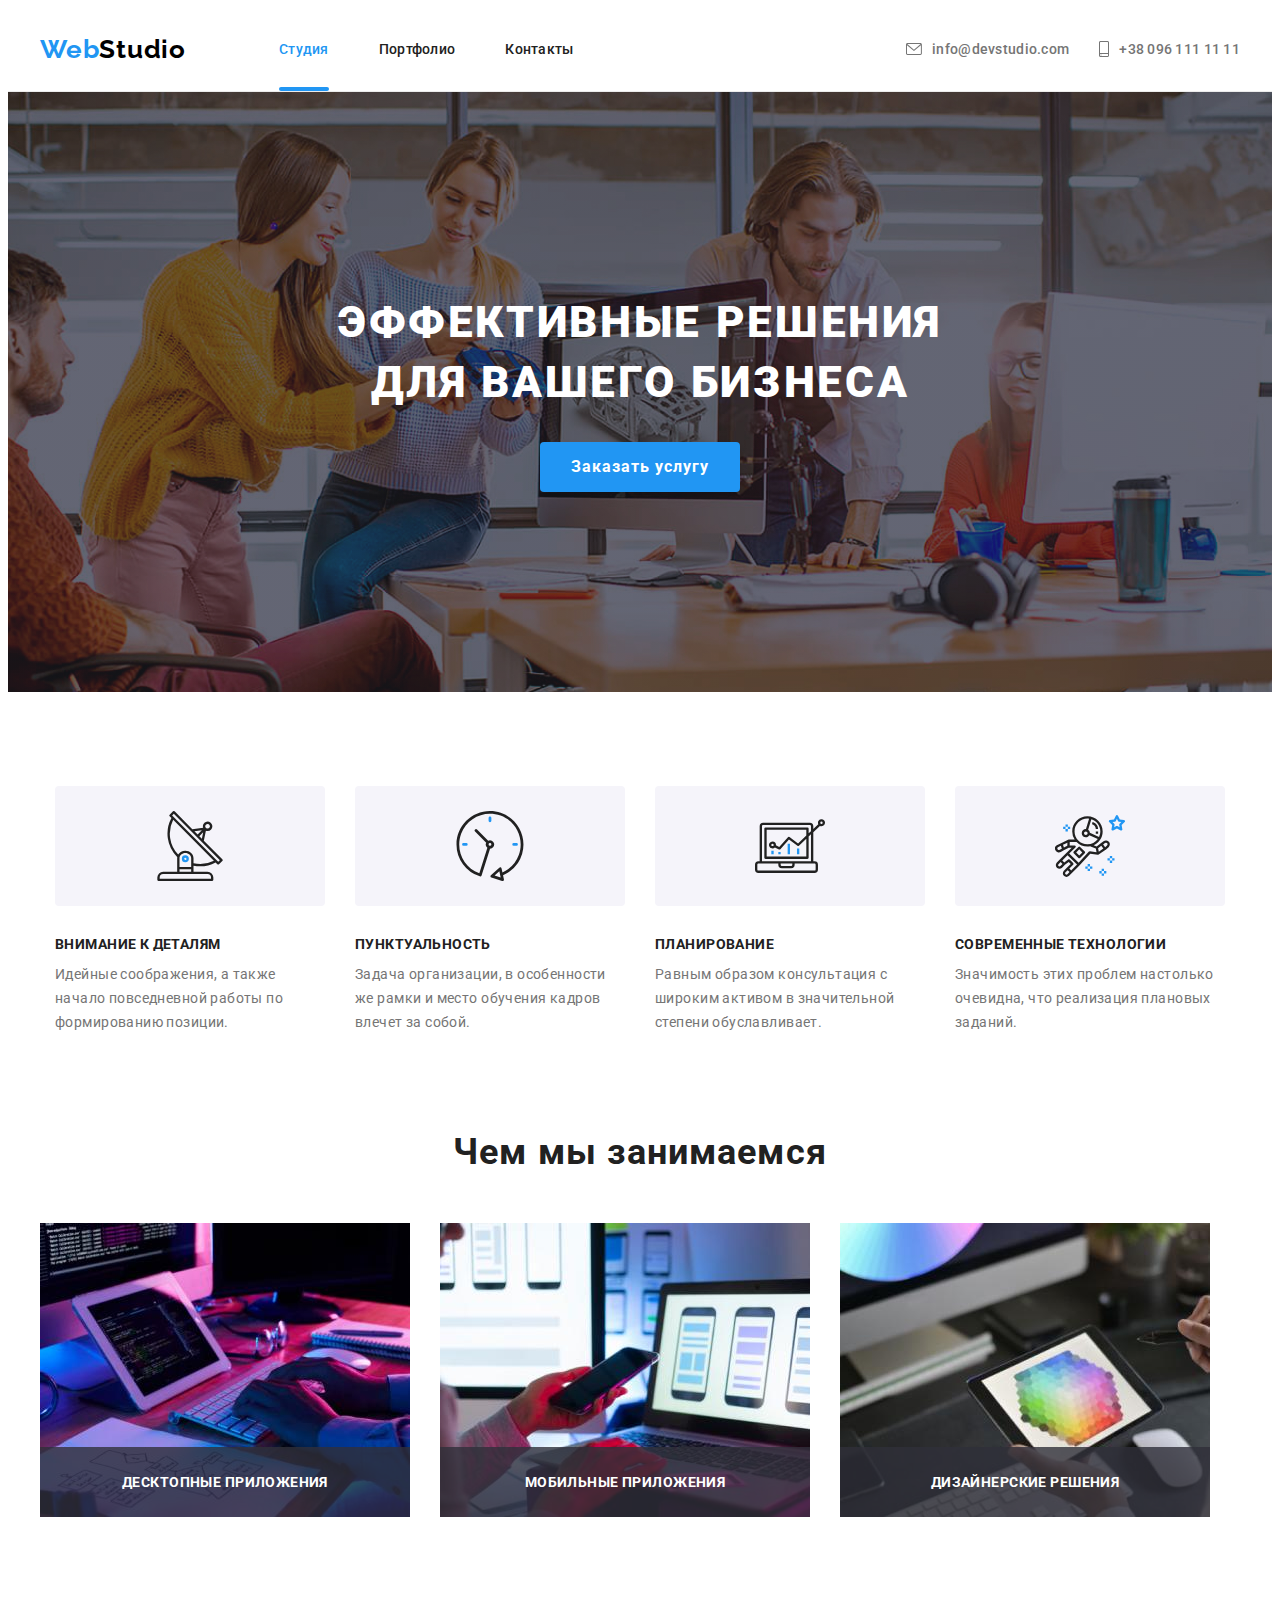
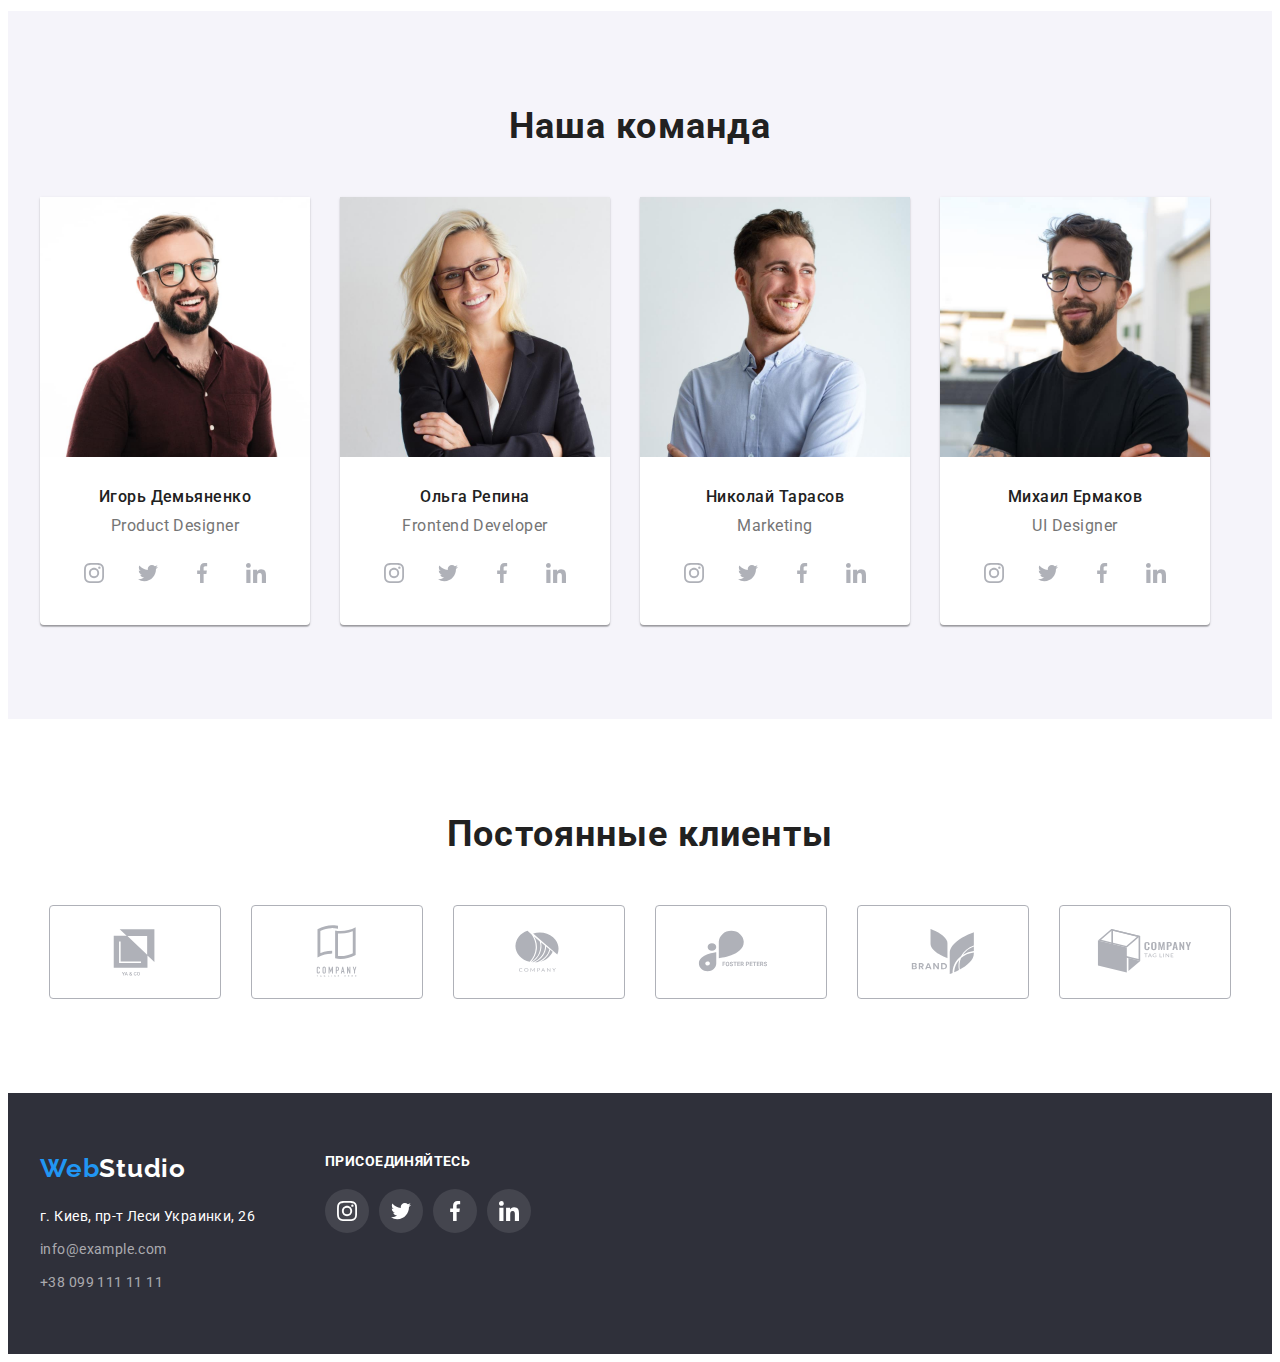
==== commit 7c1f5982: "Исправлен раздел - Чем мы занимаемся" ====
--- a/index.html
+++ b/index.html
@@ -210,28 +210,53 @@
 
           <ul class="about-list list">
             <li class="about-item">
-              <img
+              <a href="">
+                <img
                 class="about-img"
                 src="./images/img_1.jpg"
                 alt="мужские руки пишут код програмирования на планшете с помощью клавиатуры"
                 width="370"
               />
+
+              <div class="about-overlay">
+                  <p class="about-overlay-text">ДЕСКТОПНЫЕ ПРИЛОЖЕНИЯ</p>
+                </div></a
+              >
+              </a>
+              
             </li>
             <li class="about-item">
-              <img
+              <a href="">
+
+                <img
                 class="about-img"
                 src="./images/img_2.jpg"
                 alt="девушка держит телефон и проверяет адптивность мобильного приложения"
                 width="370"
               />
+
+              <div class="about-overlay">
+                  <p class="about-overlay-text">МОБИЛЬНЫЕ ПРИЛОЖЕНИЯ</p>
+                </div></a
+              >
+              </a>
+              
             </li>
             <li class="about-item">
-              <img
+              <a href="">
+                <img
                 class="about-img"
                 src="./images/img_3.jpg"
                 alt="женские руки держат планшет с отображением на экране цветовой гаммы"
                 width="370"
               />
+
+              <div class="about-overlay">
+                  <p class="about-overlay-text">ДИЗАЙНЕРСКИЕ РЕШЕНИЯ</p>
+                </div></a
+              >
+              </a>
+              
             </li>
           </ul>
         </div>
--- a/css/styles.css
+++ b/css/styles.css
@@ -91,23 +91,9 @@
 
 
 /* Header section */
-
-
-
 .header {
-    top: 0;
-    left: 0;
-    width: 100%;
-    background-color: var(--white-txt-cl);
     border-bottom: 1px solid var(--line-cl)
 }
-
-.header.no-transparency {
-    /* background-color: rgba(25, 28, 38, 0.5);
-    backdrop-filter: blur(4px); */
-    /* background-color: var(--white-txt-cl); */
-}
-
 
 .header-container {
     display: flex;
@@ -134,8 +120,6 @@
 
 .header-logo-cl {
     color: var(--txt-logo-cl);
-
-
 }
 
 .logo,
@@ -146,11 +130,6 @@
     line-height: calc(31 / 26);
     letter-spacing: 0.03em;
     color: var(--acceny-txt-cl);
-
-    transition-property: background-color;
-    transition-duration: 250ms;
-    transition-timing-function: cubic-bezier(0.4, 0, 0.2, 1);
-    transition-delay: 0s;
 }
 
 .header-nav,
@@ -162,7 +141,9 @@
     letter-spacing: 0.02em;
 }
 
-.header-link {
+.header-link,
+.header-phone,
+.header-mail {
     display: inline-block;
     padding-top: 32px;
     padding-bottom: 32px;
@@ -172,142 +153,109 @@
     letter-spacing: 0.02em;
     color: var(--main-txt-cl);
 
+    transition-property: background-color;
+    transition-duration: 250ms;
+    transition-timing-function: cubic-bezier(0.4, 0, 0.2, 1);
+    transition-delay: 0s;
+}
+
+.header-phone,
+.header-mail {
+    color: #757575;
+    padding-top: 32px;
+    padding-bottom: 32px;
+
+}
+
+.header-mail {
+    margin-right: 50px;
+}
+
+.header-mail:last-child {
+    margin-right: 0px;
+}
+
+.header-mail-link {
+    display: flex;
+    align-items: center;
+    justify-content: center;
+
+}
+
+.header-mail-container {
+    display: flex;
+}
+
+.mail-icon {
+    display: flex;
+    align-items: center;
+    justify-content: center;
+}
+
+.mail-txt {
+    display: flex;
+    margin-left: 10px;
+}
+
+.header-phone-icon {
+    display: flex;
+    align-items: center;
+    justify-content: center;
+}
+
+.header-phone-txt {
+    display: flex;
+    margin-left: 10px;
+}
+
+.header-phone-container {
+    display: flex;
+}
+
+
+.header-link:hover,
+.header-link:focus {
+    color: #2196F3;
+}
+
+.header-cont-list {
+    display: flex;
+    align-items: center;
+    justify-content: center;
+    gap: 30px;
+}
+
+.contact {
+    display: flex;
+    align-items: center;
+    justify-content: center;
+
+    color: #757575;
+
     transition-property: color;
     transition-duration: 250ms;
     transition-timing-function: cubic-bezier(0.4, 0, 0.2, 1);
     transition-delay: 0s;
-}
-
-/* .header-phone,
-.header-mail {
-    color: #757575;
-    padding-top: 32px;
-    padding-bottom: 32px;
-
-}
-
-.header-mail {
-    margin-right: 50px;
-}
-
-.header-mail:last-child {
-    margin-right: 0px;
-} */
-
-/* .header-mail-link {
-    display: flex;
-    align-items: center;
-    justify-content: center;
-
-} */
-
-/* .header-mail-container {
-    display: flex;
-} */
-
-/* .mail-icon {
-    display: flex;
-    align-items: center;
-    justify-content: center;
-} */
-
-/* .mail-txt {
-    display: flex;
-    margin-left: 10px;
-} */
-
-.header-phone-icon {
-    display: flex;
-    align-items: center;
-    justify-content: center;
-}
-
-
-
-/* .mail {
-    width: 1.3330078125em;
-} */
-
-.header-phone-txt {
-    display: flex;
-    margin-left: 10px;
-}
-
-.header-phone-container {
-    display: flex;
-}
-
-
-
-.header-cont-item {
-    display: flex;
-    align-items: center;
-
-
-}
-
-
-.header-link:hover,
-.header-link:focus,
-.header-phone:hover,
-.header-phone:focus,
-.header-mail:hover,
-.header-mail-container,
-.header-cont-item:hover .header-cont-item:focus {
-    color: #2196F3;
-}
-
-.header-cont-list {
-    display: flex;
-    align-items: center;
-    justify-content: center;
-    gap: 30px;
-}
-
-.contact {
-    display: flex;
-    align-items: center;
-    justify-content: center;
-
-    color: #757575;
-
-}
-
-.icon {
-    display: inline-block;
-    width: 1em;
-    height: 1em;
-    stroke-width: 0;
-    stroke: currentColor;
-    fill: currentColor;
-}
-
-.mail {
-    width: 1.3330078125em;
+
 }
 
 .header-mail-icon {
     margin-right: 10px;
     fill: currentColor;
-}
-
-
-/* .contact:hover,
+
+}
+
+.contact:hover,
 .contact:focus,
 .header-mail-icon:hover,
 .header-mail-icon:focus {
     color: var(--acceny-txt-cl);
-} */
-
-
-/* .header-mail-icon:hover,
+}
+
+.header-mail-icon:hover,
 .header-mail-icon:focus {
     fill: var(--acceny-txt-cl);
-} */
-
-
-
-
+}
 
 .header-link-current {
     position: relative;
@@ -328,14 +276,14 @@
     border-radius: 2px;
 }
 
+
 /* Hero section */
 
 .hero {
     max-width: 1600px;
     margin-left: auto;
     margin-right: auto;
-    background-image: url(../images/hero/background.jpg);
-
+    background-image: linear-gradient(to right, rgba(47, 48, 58, 0.4), rgba(47, 48, 58, 0.4)), url(../images/hero/background.jpg);
 
     background-repeat: no-repeat;
     background-position: center;
@@ -344,9 +292,7 @@
     padding-bottom: 200px;
 }
 
-.hero:nth-child(1) {
-    background-image: linear-gradient(rgba(47, 48, 58, 0.4));
-}
+
 
 .hero-container {
     left: 0px;
@@ -373,6 +319,7 @@
     letter-spacing: 0.06em;
     text-transform: uppercase;
     color: var(--white-txt-cl);
+    margin-bottom: 30px;
 
 }
 
@@ -389,6 +336,7 @@
     border-radius: 4px;
     border: none;
 
+
     display: block;
     margin: 0 auto;
 
@@ -444,7 +392,7 @@
 .container-clients {
     margin-top: 94px;
     margin-bottom: 94px;
-    filter: drop-shadow(0px 4px 4px rgba(0, 0, 0, 0.25));
+
 }
 
 
@@ -489,13 +437,22 @@
 .clients-link:focus {
     color: #2196F3;
     border-color: #2196F3;
-
-}
-
-
-.clients-icon {
-    fill: currentColor;
-}
+    fill: #2196F3;
+}
+
+
+
+
+/* .clients-icon {
+    fill: var(--contct-txt-cl);
+}
+
+.clients-icon:hover,
+.clients-icon:focus {
+    fill: #2196F3;
+    border-color: #2196F3;
+
+} */
 
 /* Удалить */
 
@@ -549,7 +506,45 @@
 
 .about-list {
     display: flex;
+}
+
+.about-list,
+.about-item:not(:last-child) {
     gap: 30px;
+}
+
+.about-list,
+.about-item {
+    position: relative;
+}
+
+
+.about-list .about-overlay {
+    display: flex;
+    align-items: center;
+    justify-content: center;
+
+    position: absolute;
+    bottom: 0;
+
+
+    width: 370px;
+    min-height: 70px;
+
+    background: rgba(47, 48, 58, 0.8);
+}
+
+/* .about-overlay-text {
+    font-weight: 700;
+    font-size: 14px;
+    line-height: calc(16 / 14);
+    letter-spacing: 0.03em;
+    color: #FFFFFF;
+} */
+
+.about-list {
+    display: flex;
+    /* gap: 30px; */
     margin-top: 50px;
 }
 
@@ -559,7 +554,30 @@
     display: block;
 }
 
-
+.about-overlay {
+    display: flex;
+    align-items: center;
+    justify-content: center;
+
+    width: 370px;
+    min-height: 70px;
+
+    position: absolute;
+
+
+    background: rgba(47, 48, 58, 0.8);
+
+}
+
+.about-overlay-text {
+    font-family: 'Roboto';
+    font-style: normal;
+    font-weight: 700;
+    font-size: 14px;
+    line-height: calc(16 / 14);
+    letter-spacing: 0.03em;
+    color: #FFFFFF;
+}
 
 /* Team*/
 
@@ -655,7 +673,7 @@
 .container-clients {
     margin-top: 94px;
     margin-bottom: 94px;
-    filter: drop-shadow(0px 4px 4px rgba(0, 0, 0, 0.25));
+    /* filter: drop-shadow(0px 4px 4px rgba(0, 0, 0, 0.25)); */
 }
 
 
@@ -687,11 +705,14 @@
     height: 92px;
     border: 1px solid #AFB1B8;
     border-radius: 4px;
-    color: #AFB1B8;
-    background-color: E5E5E5;
-
-
-
+    /* color: #AFB1B8; */
+    fill: currentColor;
+    /* background-color: #E5E5E5; */
+
+    transition-property: color;
+    transition-duration: 250ms;
+    transition-timing-function: cubic-bezier(0.4, 0, 0.2, 1);
+    transition-delay: 0s;
 }
 
 .clients-link:hover,
@@ -702,9 +723,9 @@
 }
 
 
-.clients-icon {
+/* .clients-icon {
     fill: currentColor;
-}
+} */
 
 
 /* Footer*/
@@ -893,14 +914,6 @@
     fill: currentColor;
 }
 
-/* .socials-link:hover {
-    background-color: #2196F3;
-
-}
-
-.socials-link:hover .socials-icon {
-    fill: #FFFFFF;
-} */
 
 /* Portfolio*/
 
@@ -931,7 +944,7 @@
     background: var(--ligh-bg-cl);
     border-radius: 4px;
 
-    transition-property: color, box-shadow;
+    transition-property: color, background-color, box-shadow;
     transition-duration: 250ms;
     transition-timing-function: cubic-bezier(0.4, 0, 0.2, 1);
     transition-delay: 0s;
@@ -970,6 +983,8 @@
 
 .examples-item {
     width: 370px;
+    height: 404;
+
     background: var(--cards-cl);
     border: 1px solid var(--card-bg);
 
@@ -986,6 +1001,8 @@
 .examples-picture {
     position: relative;
     overflow: hidden;
+
+
 }
 
 .overlay {
@@ -1005,7 +1022,7 @@
 
     display: flex;
     align-items: center;
-    justify-content: center;
+    /* justify-content: center; */
 
     background-color: var(--acceny-txt-cl);
 
@@ -1025,11 +1042,13 @@
 
 
 .overlay-text {
-    font-size: 20px;
-    line-height: 1.5;
-    letter-spacing: 0.06em;
+    font-family: 'Roboto';
+    font-style: normal;
+    font-size: 18px;
+    line-height: calc(28 / 18);
+    letter-spacing: 0.03em;
     color: var(--white-txt-cl);
-    text-align: center;
+
 }
 
 .examples-box {
